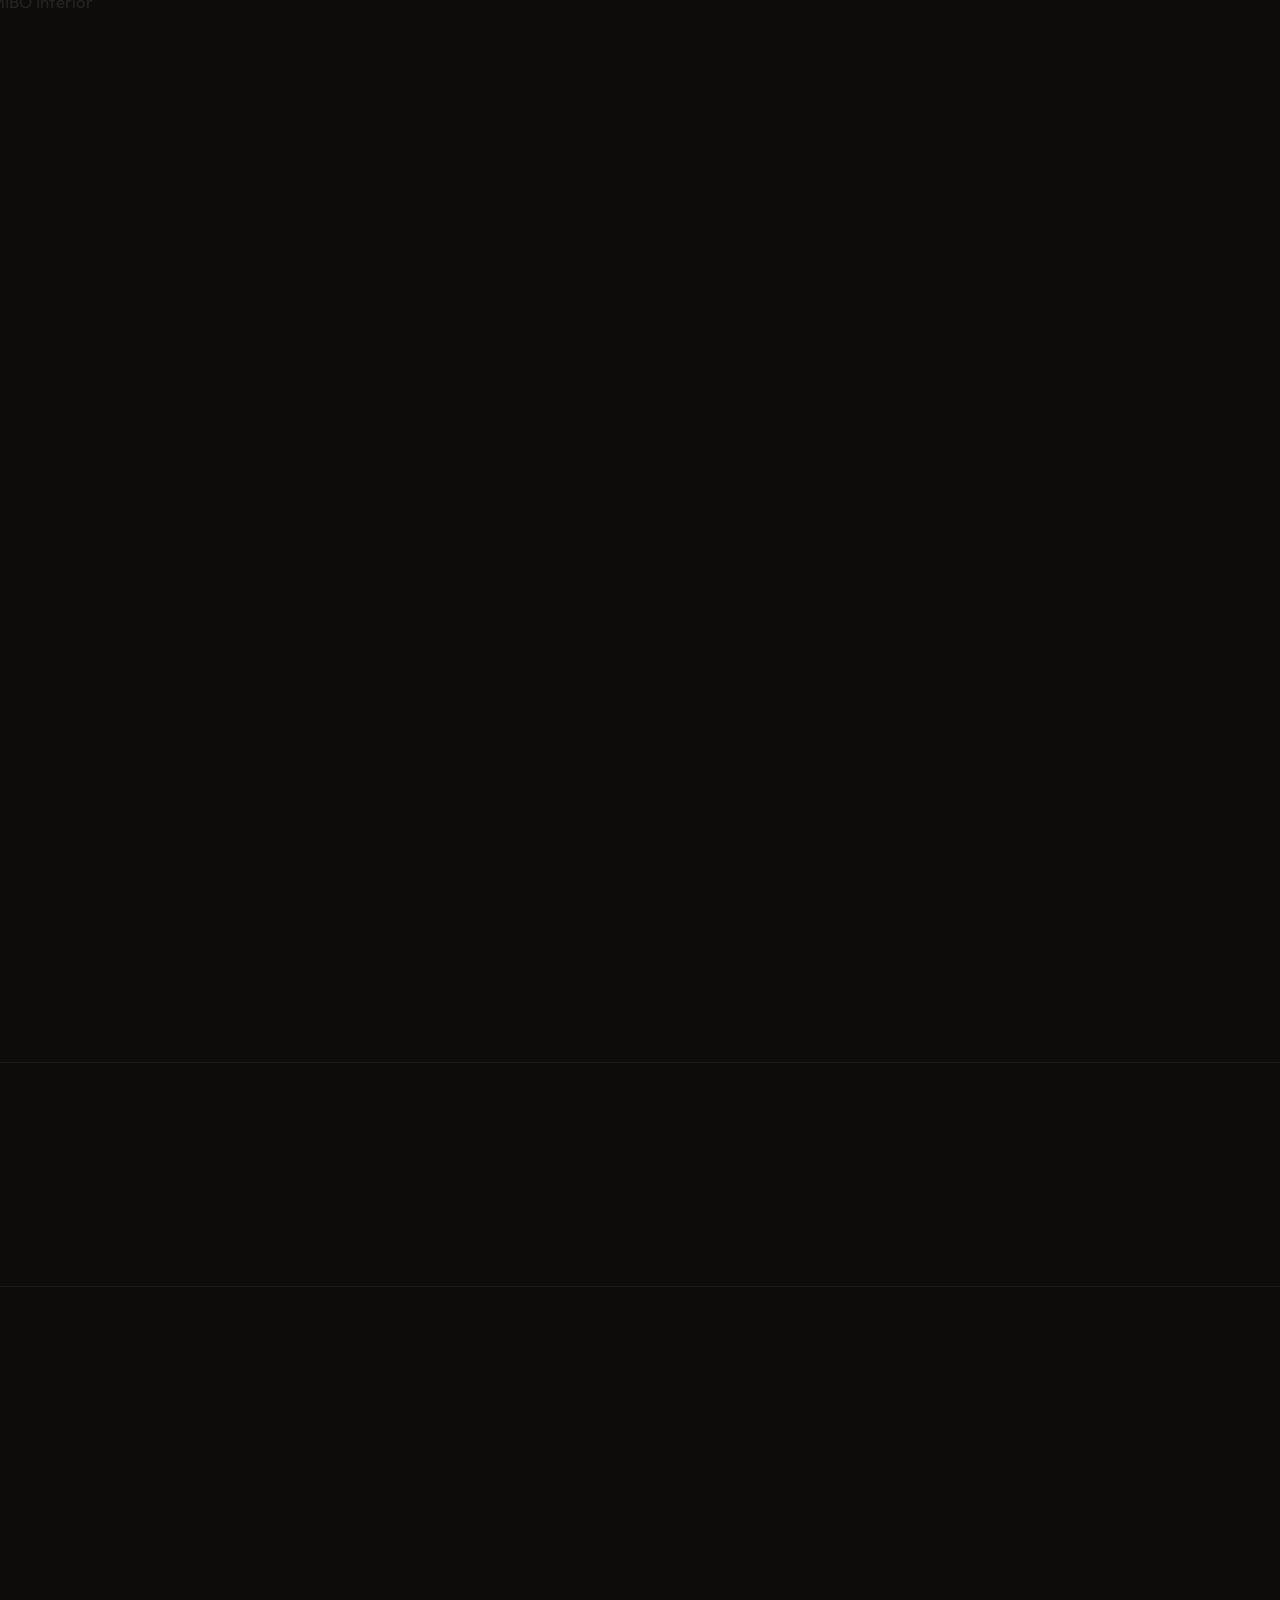
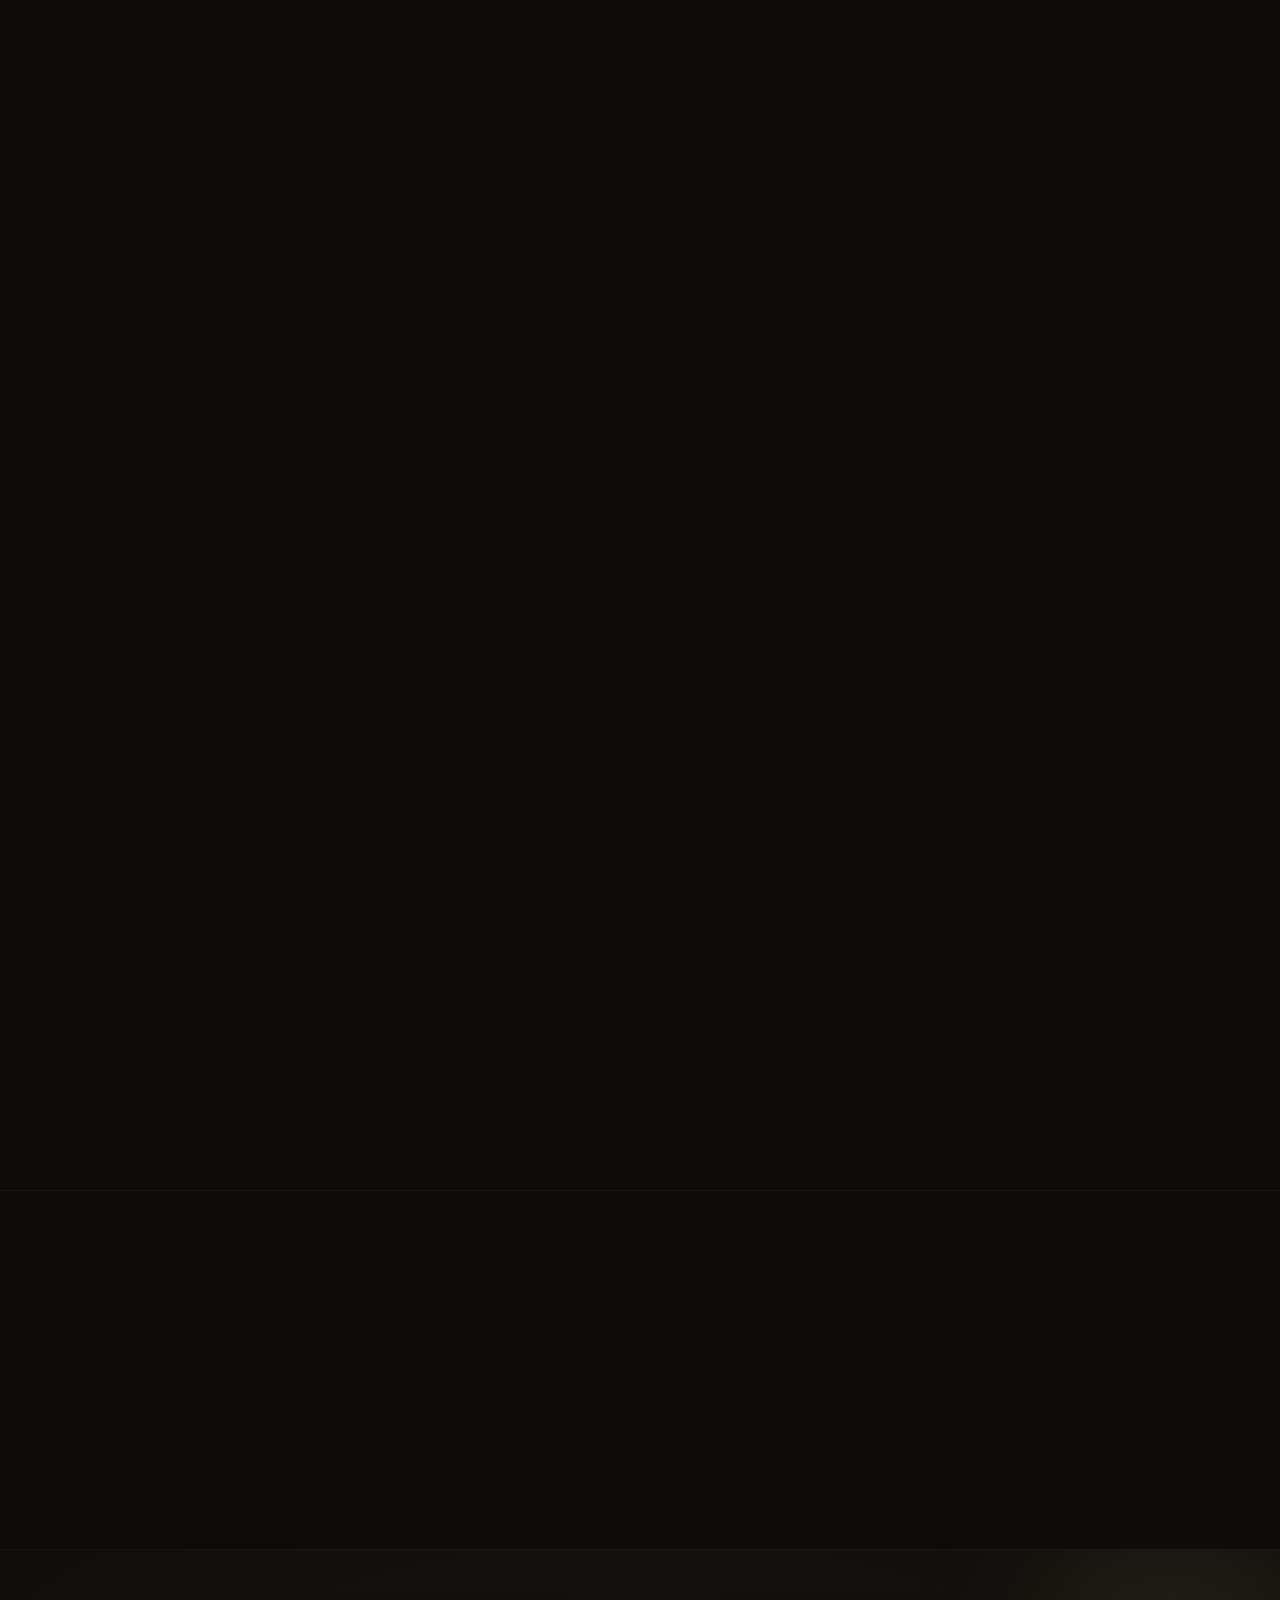
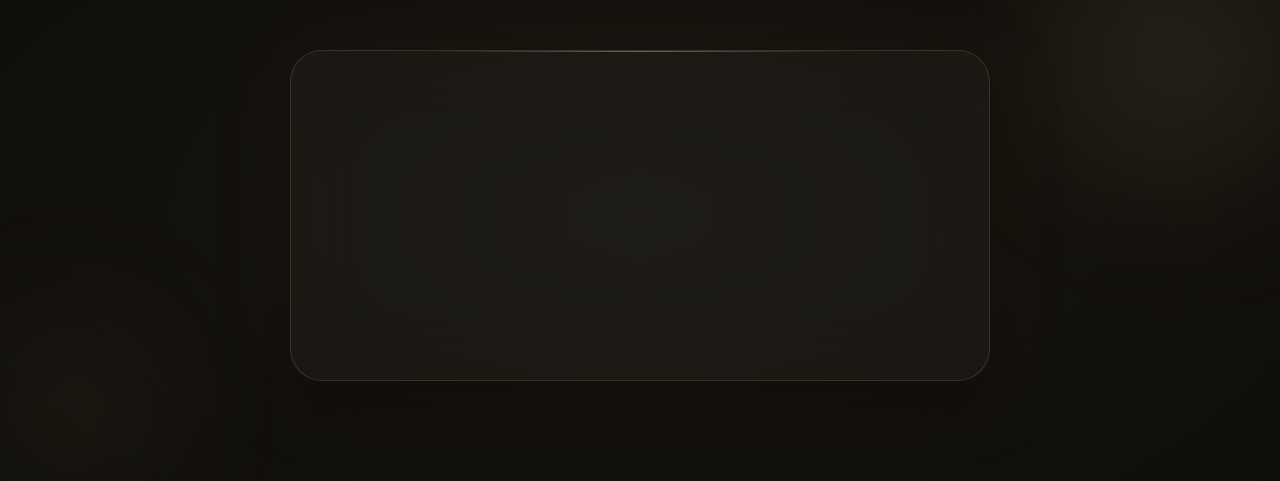
==== about.html @ 342ac51f "Add files via upload" ====
<!DOCTYPE html>
<html lang="en">
<head>
<meta charset="UTF-8">
<meta name="viewport" content="width=device-width, initial-scale=1.0, viewport-fit=cover">
<title>About — MIBO Home Interiors</title>
<meta name="description" content="MIBO: Mesmerizing Interiors, Bold Outcomes. Exclusively residential interior design across India. Learn our story, values, and team.">
<link rel="stylesheet" href="styles.css">
<link rel="preconnect" href="https://fonts.googleapis.com">
<link href="https://fonts.googleapis.com/css2?family=Cormorant+Garamond:ital,wght@0,300;0,400;0,500;0,600;1,300;1,400&family=Outfit:wght@200;300;400;500&display=swap" rel="stylesheet">
<script src="https://cdn.jsdelivr.net/npm/@supabase/supabase-js@2/dist/umd/supabase.min.js"></script>
<style>
/* About-page extras */
.about-hero-img{position:absolute;inset:0;overflow:hidden}
.about-hero-img img{width:100%;height:100%;object-fit:cover;opacity:.18;transform:scale(1.04);animation:hzoom 20s ease-in-out infinite alternate}
@keyframes hzoom{from{transform:scale(1.04)}to{transform:scale(1.1)}}
.about-hero-grad{position:absolute;inset:0;background:linear-gradient(to bottom,rgba(13,12,10,.4),rgba(13,12,10,.7))}
.timeline-section{padding:80px 52px;max-width:900px;margin:0 auto}
.tl-item{display:grid;grid-template-columns:80px 1fr;gap:28px;padding:28px 0;border-bottom:1px solid rgba(255,255,255,.04)}
.tl-item:last-child{border:none}
.tl-year{font-family:var(--display);font-size:1.8rem;font-weight:300;color:rgba(201,169,110,.4);line-height:1;padding-top:4px}
.tl-content h3{font-family:var(--display);font-size:1.35rem;font-weight:400;color:var(--cream);margin-bottom:8px}
.tl-content p{font-size:.92rem;font-weight:300;line-height:1.8;color:var(--dim)}
.team-grid{display:grid;grid-template-columns:repeat(3,1fr);gap:20px;max-width:1000px;margin:0 auto}
.team-card{background:var(--glass);border:1px solid var(--glass-border);border-radius:var(--r-md);overflow:hidden;text-align:center;transition:all .4s var(--ease)}
.team-card:hover{transform:translateY(-6px);border-color:rgba(201,169,110,.3)}
.team-photo{aspect-ratio:1;background:linear-gradient(135deg,var(--dark3),var(--dark4));display:flex;align-items:center;justify-content:center;font-family:var(--display);font-size:4rem;font-weight:300;color:rgba(201,169,110,.2)}
.team-photo img{width:100%;height:100%;object-fit:cover}
.team-info{padding:20px 16px}
.team-name{font-family:var(--display);font-size:1.15rem;font-weight:400;color:var(--cream);margin-bottom:4px}
.team-role{font-size:.74rem;letter-spacing:.16em;text-transform:uppercase;color:var(--gold)}
.team-bio{font-size:.82rem;color:var(--dim);line-height:1.6;margin-top:8px}
.awards-strip{padding:60px 52px;border-top:1px solid rgba(201,169,110,.08);border-bottom:1px solid rgba(201,169,110,.08)}
.awards-inner{max-width:1000px;margin:0 auto;display:grid;grid-template-columns:repeat(4,1fr);gap:24px;text-align:center}
.award-icon{font-size:2rem;margin-bottom:10px}
.award-name{font-family:var(--display);font-size:1rem;font-weight:400;color:var(--cream);margin-bottom:4px}
.award-year{font-size:.72rem;color:var(--dim);letter-spacing:.1em;text-transform:uppercase}
.manifesto-big{max-width:800px;margin:0 auto;text-align:center;padding:100px 52px}
.manifesto-big blockquote{font-family:var(--display);font-size:clamp(1.6rem,3.5vw,2.5rem);font-weight:300;line-height:1.3;color:var(--cream);margin-bottom:24px}
.manifesto-big blockquote em{font-style:italic;color:var(--gold-l)}
.manifesto-big p{font-size:.98rem;font-weight:300;line-height:1.85;color:var(--dim)}
.difference-grid{display:grid;grid-template-columns:repeat(3,1fr);gap:20px;max-width:1100px;margin:0 auto;padding:0 52px 100px}
.diff-card{padding:32px 24px}
.diff-icon{font-size:1.8rem;margin-bottom:16px}
.diff-card h3{font-family:var(--display);font-size:1.3rem;font-weight:400;color:var(--cream);margin-bottom:10px}
.diff-card p{font-size:.88rem;font-weight:300;line-height:1.75;color:var(--dim)}
@media(max-width:1024px){.team-grid{grid-template-columns:repeat(2,1fr)}.awards-inner{grid-template-columns:repeat(2,1fr)}.difference-grid{grid-template-columns:1fr 1fr}}
@media(max-width:768px){.timeline-section,.manifesto-big,.awards-strip{padding:56px 20px}.team-grid,.difference-grid{grid-template-columns:1fr;padding:0 20px 60px}.awards-inner{grid-template-columns:1fr 1fr;gap:16px}.tl-item{grid-template-columns:60px 1fr;gap:16px}.tl-year{font-size:1.4rem}}
</style>
</head>
<body data-page="about">

<!-- NAV injected by shared.js -->

<!-- HERO -->
<section class="page-hero" style="min-height:60vh;text-align:left">
  <div class="about-hero-img">
    <img src="https://images.unsplash.com/photo-1618221195710-dd6b41faaea6?w=1800&q=85" alt="MIBO Interior">
  </div>
  <div class="about-hero-grad"></div>
  <div class="page-hero-content">
    <span class="page-tag rev">Our Story</span>
    <h1 class="page-title rev d1">Where design<br>meets <em>devotion</em><br>to homes.</h1>
  </div>
</section>

<!-- MANIFESTO -->
<div class="manifesto-big">
  <span class="section-eye rev">Our Belief</span>
  <blockquote class="rev d1">"A home is not just a structure.<br><em>It is the architecture of your soul."</em></blockquote>
  <p class="rev d2">At MIBO, we started with a single conviction: that the spaces people return to each day should reflect the most beautiful version of their lives. We are not a mass-market interior firm. We are a team of home devotees — designers, craftspeople, and material obsessives — united by a belief that every home deserves to be extraordinary.</p>
  <p class="rev d3" style="margin-top:16px">We work <strong style="color:var(--cream)">exclusively on residential projects</strong>. This focus is not a limitation. It is our greatest strength.</p>
</div>

<!-- STATS -->
<div class="stats-bar">
  <div class="stats-inner">
    <div class="rev d1"><div class="stat-big">250+</div><div class="stat-lbl">Homes Designed</div></div>
    <div class="rev d2"><div class="stat-big">12+</div><div class="stat-lbl">Years of Craft</div></div>
    <div class="rev d3"><div class="stat-big">98%</div><div class="stat-lbl">Client Satisfaction</div></div>
    <div class="rev d4"><div class="stat-big">6</div><div class="stat-lbl">Core Services</div></div>
  </div>
</div>

<!-- WHAT MAKES US DIFFERENT -->
<section style="padding:80px 0 40px">
  <div class="section-head" style="padding:0 52px">
    <span class="section-eye rev">What Sets Us Apart</span>
    <h2 class="section-title rev d1">The MIBO <em>difference</em></h2>
  </div>
  <div class="difference-grid">
    <div class="diff-card glass rev d1">
      <div class="diff-icon">🏠</div>
      <h3>Homes Only, Always</h3>
      <p>We serve residential clients exclusively. Every tool, every system, every team member — built around understanding how families actually live. Not a side project. Your home is our entire focus.</p>
    </div>
    <div class="diff-card glass rev d2">
      <div class="diff-icon">✦</div>
      <h3>Material Honesty</h3>
      <p>We specify materials we would use in our own homes. No value engineering at the expense of quality. No hidden markups. Just beautiful, durable, honest craftsmanship — and a transparent bill.</p>
    </div>
    <div class="diff-card glass rev d3">
      <div class="diff-icon">🎨</div>
      <h3>Design Courage</h3>
      <p>Great interiors require the courage to push beyond safe and predictable. We bring ideas you haven't considered, and then we make them undeniably right. Your home should surprise and delight you.</p>
    </div>
    <div class="diff-card glass rev d4">
      <div class="diff-icon">🤝</div>
      <h3>Turnkey Integrity</h3>
      <p>From first sketch to final polish, we own the entire process. No finger-pointing between contractors. No scheduling chaos. Just seamless, on-time delivery and a stunning result.</p>
    </div>
    <div class="diff-card glass rev d5">
      <div class="diff-icon">⏳</div>
      <h3>Designed to Last</h3>
      <p>Trends fade. We design for permanence — grounded in timeless principles of proportion, material, texture, and light. A MIBO home looks as beautiful in 20 years as the day we handed it over.</p>
    </div>
    <div class="diff-card glass rev d6">
      <div class="diff-icon">🌱</div>
      <h3>Responsible Choices</h3>
      <p>Where possible, we recommend eco-friendly materials, low-VOC paints, and sustainably sourced finishes. Beautiful homes and responsible living are not in conflict — we prove it with every project.</p>
    </div>
  </div>
</section>

<!-- OUR STORY / TIMELINE -->
<section class="timeline-section">
  <div class="section-head" style="text-align:left;margin-bottom:48px">
    <span class="section-eye rev">Our Journey</span>
    <h2 class="section-title rev d1">Built one home <em>at a time</em></h2>
  </div>
  <div class="tl-item rev d1">
    <div class="tl-year">2012</div>
    <div class="tl-content">
      <h3>The First Project</h3>
      <p>MIBO began as a small interior consultancy in Patna, Bihar, with a single belief: that homes in Tier 2 and Tier 3 India deserved world-class design. Our first project — a 1,200 sq ft apartment — became our proof of concept.</p>
    </div>
  </div>
  <div class="tl-item rev d2">
    <div class="tl-year">2015</div>
    <div class="tl-content">
      <h3>MIBOGypsum is Born</h3>
      <p>We realised that beautiful interiors required beautiful structures. We launched our in-house drywall and gypsum division, giving us complete control over walls, ceilings, and partitions — end to end.</p>
    </div>
  </div>
  <div class="tl-item rev d3">
    <div class="tl-year">2018</div>
    <div class="tl-content">
      <h3>Tiles & Material Studio</h3>
      <p>We expanded into curated material sourcing — ceramic, porcelain, natural stone, and glass tile collections — allowing clients to touch and choose their surfaces at our studio before a single tile was laid.</p>
    </div>
  </div>
  <div class="tl-item rev d4">
    <div class="tl-year">2020</div>
    <div class="tl-content">
      <h3>Going All-India</h3>
      <p>We extended our site visit model nationally. With remote consultation slots every Friday and Saturday, MIBO now serves homes across India — from Mumbai penthouses to Bangalore villas to new builds in Jharkhand.</p>
    </div>
  </div>
  <div class="tl-item rev d5">
    <div class="tl-year">2024</div>
    <div class="tl-content">
      <h3>250+ Homes Transformed</h3>
      <p>A decade of designing homes one story at a time. 250 completed projects. 12 states. Countless families who now wake up to spaces that feel exactly like themselves.</p>
    </div>
  </div>
  <div class="tl-item rev d6">
    <div class="tl-year">Today</div>
    <div class="tl-content">
      <h3>Still Growing, Still Residential</h3>
      <p>We remain resolutely residential. Every new service, every new city — always for the home. Because home is the most important design project any of us will ever live in.</p>
    </div>
  </div>
</section>

<!-- TEAM -->
<section style="padding:80px 52px">
  <div class="section-head">
    <span class="section-eye rev">The People</span>
    <h2 class="section-title rev d1">Designed by humans,<br><em>for the homes they love</em></h2>
  </div>
  <div class="team-grid">
    <div class="team-card rev d1">
      <div class="team-photo">
        <img src="https://images.unsplash.com/photo-1560250097-0b93528c311a?w=400&q=80" alt="Ayman Haidry" loading="lazy">
      </div>
      <div class="team-info">
        <div class="team-name">Ayman Haidry</div>
        <div class="team-role">Founder & Creative Director</div>
        <div class="team-bio">12 years designing homes across India. Ayman believes that interior design is the most personal form of architecture — and that every home deserves to tell its own story.</div>
      </div>
    </div>
    <div class="team-card rev d2">
      <div class="team-photo" style="background:linear-gradient(135deg,#1e1b16,#2a2520)">
        <img src="https://images.unsplash.com/photo-1573497019940-1c28c88b4f3e?w=400&q=80" alt="Lead Designer" loading="lazy">
      </div>
      <div class="team-info">
        <div class="team-name">Priya Verma</div>
        <div class="team-role">Senior Interior Designer</div>
        <div class="team-bio">Specialising in residential kitchens and bathrooms, Priya combines an engineer's eye for functionality with a painter's sensitivity to colour and light.</div>
      </div>
    </div>
    <div class="team-card rev d3">
      <div class="team-photo" style="background:linear-gradient(135deg,#1a1710,#252015)">
        <img src="https://images.unsplash.com/photo-1507003211169-0a1dd7228f2d?w=400&q=80" alt="Gypsum Head" loading="lazy">
      </div>
      <div class="team-info">
        <div class="team-name">Rajesh Kumar</div>
        <div class="team-role">Head of MIBOGypsum</div>
        <div class="team-bio">With over 15 years in structural finishes, Rajesh leads our drywall and false ceiling division. If a surface can be built better, Rajesh already knows how.</div>
      </div>
    </div>
  </div>
</section>

<!-- AWARDS -->
<div class="awards-strip">
  <div class="section-head" style="margin-bottom:40px"><span class="section-eye rev">Recognition</span><h2 class="section-title rev d1">Honoured for our <em>craft</em></h2></div>
  <div class="awards-inner">
    <div class="rev d1"><div class="award-icon">🏆</div><div class="award-name">Best Residential Design</div><div class="award-year">Bihar Design Awards · 2023</div></div>
    <div class="rev d2"><div class="award-icon">⭐</div><div class="award-name">Top Interior Studio</div><div class="award-year">Home & Design India · 2022</div></div>
    <div class="rev d3"><div class="award-icon">🌿</div><div class="award-name">Sustainable Design Commendation</div><div class="award-year">Green Build India · 2021</div></div>
    <div class="rev d4"><div class="award-icon">✦</div><div class="award-name">Client Choice Award</div><div class="award-year">Design India Network · 2020</div></div>
  </div>
</div>

<!-- FINAL CTA -->
<section class="cta-section">
  <div class="cta-bg-el"><div class="cta-o1"></div><div class="cta-o2"></div></div>
  <div class="cta-glass">
    <h2 class="rev">Ready to meet your design team?</h2>
    <p class="rev d1">Let's talk about your home and what it could become. No pressure. Just possibility.</p>
    <div class="rev d2" style="display:flex;gap:12px;justify-content:center;flex-wrap:wrap">
      <a href="book.html" class="btn btn-gold lg">Book Site Visit</a>
      <a href="contact.html" class="btn btn-ghost">Get in Touch</a>
    </div>
  </div>
</section>

<!-- FOOTER injected by shared.js -->
<script src="shared.js"></script>
</body>
</html>
---- styles.css ----
/* ═══════════════════════════════════════════════════
   MIBO — Master Stylesheet v3.0
   Liquid Glass · Residential Only · Mobile-First
═══════════════════════════════════════════════════ */
@import url('https://fonts.googleapis.com/css2?family=Cormorant+Garamond:ital,wght@0,300;0,400;0,500;0,600;1,300;1,400&family=Outfit:wght@200;300;400;500&display=swap');

:root {
  --gold:#c9a96e; --gold-l:#e8c98a; --gold-d:#9a7a4a;
  --cream:#f5f0e8; --dark:#0d0c0a; --dark2:#141210; --dark3:#1e1b16; --dark4:#2a2520;
  --text:#e8e0d0; --dim:#a09080; --dimmer:#6a5f50;
  --glass:rgba(255,255,255,0.04);
  --glass-border:rgba(201,169,110,0.15);
  --glass-shadow:0 8px 60px rgba(0,0,0,.6),0 1px 0 rgba(255,255,255,.06) inset;
  --display:'Cormorant Garamond',serif;
  --body:'Outfit',sans-serif;
  --ease:cubic-bezier(0.16,1,0.3,1);
  --r-sm:12px; --r-md:20px; --r-lg:28px; --r-xl:36px;
}

/* ── RESET ── */
*,*::before,*::after{box-sizing:border-box;margin:0;padding:0}
html{scroll-behavior:smooth;-webkit-text-size-adjust:100%}
body{font-family:var(--body);background:var(--dark);color:var(--text);overflow-x:hidden;cursor:none;line-height:1.6}
a{color:inherit;text-decoration:none}
img{max-width:100%;display:block;height:auto}
button,input,select,textarea{font-family:var(--body)}
button{cursor:none}

/* ── CURSOR (desktop only) ── */
@media(pointer:fine){
  .cursor{width:10px;height:10px;background:var(--gold);border-radius:50%;position:fixed;top:0;left:0;pointer-events:none;z-index:9999;transform:translate(-50%,-50%);transition:width .2s,height .2s;mix-blend-mode:difference}
  .cursor-trail{width:36px;height:36px;border:1px solid rgba(201,169,110,.4);border-radius:50%;position:fixed;top:0;left:0;pointer-events:none;z-index:9998;transform:translate(-50%,-50%);transition:transform .1s var(--ease)}
  .cursor.hov{width:18px;height:18px}
  .cursor-trail.hov{width:56px;height:56px;border-color:var(--gold)}
}
@media(pointer:coarse){body{cursor:auto}.cursor,.cursor-trail{display:none}}

/* ── GLASS PANEL ── */
.glass{background:var(--glass);backdrop-filter:blur(24px) saturate(1.4);-webkit-backdrop-filter:blur(24px) saturate(1.4);border:1px solid var(--glass-border);border-radius:var(--r-md);box-shadow:var(--glass-shadow);position:relative;overflow:hidden}
.glass::before{content:'';position:absolute;inset:0;background:linear-gradient(135deg,rgba(255,255,255,.06) 0%,transparent 60%);border-radius:inherit;pointer-events:none}

/* ── REVEAL ANIMATIONS ── */
.rev{opacity:0;transform:translateY(32px);transition:opacity .85s var(--ease),transform .85s var(--ease)}
.rev.in{opacity:1;transform:none}
.rev-r{opacity:0;transform:translateX(48px);transition:opacity .85s var(--ease),transform .85s var(--ease)}
.rev-r.in{opacity:1;transform:none}
.rev-l{opacity:0;transform:translateX(-48px);transition:opacity .85s var(--ease),transform .85s var(--ease)}
.rev-l.in{opacity:1;transform:none}
.d1{transition-delay:.08s}.d2{transition-delay:.18s}.d3{transition-delay:.3s}
.d4{transition-delay:.44s}.d5{transition-delay:.6s}.d6{transition-delay:.78s}

/* ── TYPOGRAPHY ── */
.eyebrow{display:inline-block;font-size:.72rem;font-weight:400;letter-spacing:.26em;text-transform:uppercase;color:var(--gold);background:rgba(201,169,110,.08);border:1px solid rgba(201,169,110,.2);padding:5px 18px;border-radius:100px;margin-bottom:20px}
.section-eye{display:block;font-size:.72rem;letter-spacing:.22em;text-transform:uppercase;color:var(--gold);margin-bottom:14px}
.section-title{font-family:var(--display);font-weight:300;font-size:clamp(2rem,4vw,3.4rem);line-height:1.1;color:var(--cream)}
.section-title em{font-style:italic;color:var(--gold-l)}
.section-head{text-align:center;margin-bottom:56px}

/* ── BUTTONS ── */
.btn{display:inline-flex;align-items:center;gap:8px;padding:14px 34px;border-radius:100px;font-family:var(--body);font-weight:500;font-size:.88rem;letter-spacing:.1em;text-transform:uppercase;border:none;cursor:none;transition:all .35s var(--ease)}
.btn-gold{background:var(--gold);color:var(--dark);box-shadow:0 0 0 rgba(201,169,110,0)}
.btn-gold:hover{transform:translateY(-3px) scale(1.02);box-shadow:0 12px 40px rgba(201,169,110,.45)}
.btn-gold.lg{padding:18px 52px;font-size:.95rem}
.btn-ghost{background:transparent;color:var(--text);border:1px solid rgba(255,255,255,.15)}
.btn-ghost:hover{border-color:var(--gold);color:var(--gold);background:rgba(201,169,110,.06)}
.btn-sm{padding:10px 22px;font-size:.8rem}

/* ── NAV ── */
.nav{position:fixed;top:0;left:0;right:0;z-index:1000;display:flex;align-items:center;justify-content:space-between;padding:20px 48px;transition:all .5s var(--ease)}
.nav.solid{background:rgba(13,12,10,.9);backdrop-filter:blur(32px);-webkit-backdrop-filter:blur(32px);border-bottom:1px solid var(--glass-border);padding:13px 48px}
.nav-logo{font-family:var(--display);font-size:1.9rem;font-weight:400;letter-spacing:.05em}
.logo-m{color:var(--gold)}.logo-i{color:var(--cream)}
.nav-links{display:flex;align-items:center;gap:32px}
.nav-links a{font-size:.84rem;font-weight:300;letter-spacing:.08em;color:var(--dim);transition:color .3s;position:relative}
.nav-links a::after{content:'';position:absolute;bottom:-3px;left:0;width:0;height:1px;background:var(--gold);transition:width .3s var(--ease)}
.nav-links a:hover,.nav-links a.active{color:var(--cream)}
.nav-links a:hover::after,.nav-links a.active::after{width:100%}
.nav-right{display:flex;align-items:center;gap:16px}
.nav-cta{font-size:.8rem;font-weight:500;letter-spacing:.1em;text-transform:uppercase;color:var(--gold);border:1px solid rgba(201,169,110,.35);padding:9px 24px;border-radius:100px;transition:all .3s;white-space:nowrap}
.nav-cta:hover{background:var(--gold);color:var(--dark)}
.nav-burger{display:none;flex-direction:column;gap:5px;background:none;border:none;padding:6px}
.nav-burger span{display:block;width:22px;height:1px;background:var(--cream);transition:all .3s}
.nav-burger.open span:first-child{transform:rotate(45deg) translate(4px,4px)}
.nav-burger.open span:last-child{transform:rotate(-45deg) translate(4px,-4px)}
.mobile-nav{position:fixed;inset:0;z-index:950;background:rgba(13,12,10,.97);backdrop-filter:blur(40px);display:flex;flex-direction:column;align-items:center;justify-content:center;gap:28px;transform:translateY(-100%);transition:transform .5s var(--ease)}
.mobile-nav.open{transform:none}
.mobile-nav a{font-family:var(--display);font-size:2.4rem;font-weight:300;color:var(--cream);transition:color .3s}
.mobile-nav a:hover{color:var(--gold)}
.mobile-cta-btn{margin-top:12px;font-family:var(--body)!important;font-size:.9rem!important;color:var(--gold)!important;border:1px solid var(--gold);padding:12px 30px;border-radius:100px}

/* ── ORB BACKGROUNDS ── */
.orbs{position:absolute;inset:0;pointer-events:none;overflow:hidden}
.orb{position:absolute;border-radius:50%;filter:blur(80px);animation:orb-f 14s ease-in-out infinite}
@keyframes orb-f{0%,100%{transform:translate(0,0) scale(1)}33%{transform:translate(28px,-36px) scale(1.05)}66%{transform:translate(-18px,18px) scale(.96)}}
.grain{position:absolute;inset:0;opacity:.32;pointer-events:none;background-image:url("data:image/svg+xml,%3Csvg viewBox='0 0 256 256' xmlns='http://www.w3.org/2000/svg'%3E%3Cfilter id='n'%3E%3CfeTurbulence type='fractalNoise' baseFrequency='.9' numOctaves='4' stitchTiles='stitch'/%3E%3C/filter%3E%3Crect width='100%25' height='100%25' filter='url(%23n)' opacity='.4'/%3E%3C/svg%3E");background-size:128px}

/* ── HERO ── */
.hero{min-height:100vh;display:flex;align-items:center;justify-content:center;position:relative;overflow:hidden;padding:140px 48px 100px;text-align:center}
.hero-bg{position:absolute;inset:0;background:radial-gradient(ellipse 80% 70% at 50% 0%,#1a1408,var(--dark) 70%)}
.hero-content{position:relative;z-index:2;max-width:800px}
.hero-title{font-family:var(--display);font-weight:300;font-size:clamp(3rem,8vw,6.8rem);line-height:.97;color:var(--cream);margin-bottom:28px;letter-spacing:-.02em}
.hero-title span{display:block}
.hero-title .ital{font-style:italic;color:var(--gold-l)}
.hero-sub{font-size:1.08rem;font-weight:300;line-height:1.75;color:var(--dim);max-width:560px;margin:0 auto 44px}
.hero-actions{display:flex;gap:14px;justify-content:center;flex-wrap:wrap}
.hero-scroll{position:absolute;bottom:36px;left:50%;transform:translateX(-50%);display:flex;flex-direction:column;align-items:center;gap:8px;opacity:0;animation:fade-in 1s 1.6s forwards}
@keyframes fade-in{to{opacity:.4}}
.scroll-line{width:1px;height:44px;background:linear-gradient(to bottom,transparent,var(--gold));animation:pulse-s 2s ease-in-out infinite}
@keyframes pulse-s{0%,100%{opacity:.4}50%{opacity:1}}
.scroll-txt{font-size:.6rem;letter-spacing:.22em;text-transform:uppercase;color:var(--dimmer)}
.hero-float{position:absolute;right:72px;top:50%;transform:translateY(-50%) translateX(72px);opacity:0;transition:all .9s .6s var(--ease)}
.hero-float.in{opacity:1;transform:translateY(-50%) translateX(0)}
.hero-float-inner{background:rgba(255,255,255,.04);backdrop-filter:blur(30px);border:1px solid rgba(201,169,110,.22);border-radius:24px;padding:32px 28px;display:flex;flex-direction:column;gap:20px;min-width:200px;box-shadow:0 20px 60px rgba(0,0,0,.5)}
.float-stat{display:flex;flex-direction:column;gap:4px}
.float-num{font-family:var(--display);font-size:2.8rem;font-weight:300;color:var(--gold-l);line-height:1}
.float-lbl{font-size:.76rem;color:var(--dimmer);letter-spacing:.05em}
.float-div{height:1px;background:linear-gradient(to right,transparent,rgba(201,169,110,.35),transparent)}

/* ── MANIFESTO ── */
.manifesto{padding:120px 48px;position:relative;text-align:center}
.manifesto::before{content:'';position:absolute;inset:0;background:linear-gradient(to bottom,transparent,rgba(201,169,110,.03),transparent)}
.manifesto-inner{max-width:800px;margin:0 auto}
.man-tag{font-size:.7rem;letter-spacing:.24em;text-transform:uppercase;color:var(--gold);display:block;margin-bottom:28px}
.man-quote{font-family:var(--display);font-size:clamp(1.7rem,3.5vw,2.7rem);font-weight:300;line-height:1.3;color:var(--cream);margin-bottom:28px}
.man-quote em{font-style:italic;color:var(--gold-l)}
.man-body{font-size:1rem;font-weight:300;line-height:1.85;color:var(--dim)}

/* ── SERVICES GRID ── */
.services-preview{padding:80px 48px 120px}
.svc-grid{display:grid;grid-template-columns:repeat(3,1fr);gap:18px;max-width:1200px;margin:0 auto}
.svc-card{padding:34px 26px;cursor:none;transition:all .4s var(--ease)}
.svc-card:hover{transform:translateY(-8px);border-color:rgba(201,169,110,.38);box-shadow:0 24px 80px rgba(0,0,0,.7),0 0 40px rgba(201,169,110,.1)}
.svc-icon{width:48px;height:48px;color:var(--gold);margin-bottom:20px;transition:transform .3s var(--ease)}
.svc-card:hover .svc-icon{transform:scale(1.1) rotate(-5deg)}
.svc-card h3{font-family:var(--display);font-size:1.4rem;font-weight:400;color:var(--cream);margin-bottom:10px}
.svc-card p{font-size:.88rem;font-weight:300;line-height:1.72;color:var(--dim);margin-bottom:22px}
.svc-arr{font-size:1rem;color:var(--gold);transition:transform .3s}
.svc-card:hover .svc-arr{transform:translateX(6px)}

/* ── FUNNEL STRIP ── */
.funnel{padding:0 48px 100px}
.funnel-inner{max-width:1100px;margin:0 auto}
.funnel-grid{display:grid;grid-template-columns:repeat(3,1fr);gap:2px;background:rgba(201,169,110,.1);border-radius:var(--r-lg);overflow:hidden;margin-top:48px}
.funnel-step{background:var(--dark);padding:40px 32px;transition:background .3s}
.funnel-step:first-child{border-radius:var(--r-lg) 0 0 var(--r-lg)}
.funnel-step:last-child{border-radius:0 var(--r-lg) var(--r-lg) 0}
.funnel-step:hover{background:var(--dark2)}
.f-num{font-family:var(--display);font-size:3.5rem;font-weight:300;color:rgba(201,169,110,.2);line-height:1;margin-bottom:14px}
.funnel-step h3{font-family:var(--display);font-size:1.3rem;font-weight:400;color:var(--cream);margin-bottom:10px}
.funnel-step p{font-size:.88rem;font-weight:300;line-height:1.72;color:var(--dim)}
.funnel-cta{text-align:center;margin-top:44px}

/* ── PRICING STRIP ── */
.pricing-strip{padding:60px 48px;border-top:1px solid rgba(201,169,110,.08);border-bottom:1px solid rgba(201,169,110,.08)}
.pricing-inner{max-width:900px;margin:0 auto}
.pricing-grid{display:grid;grid-template-columns:1fr 1fr;gap:20px;margin-top:40px}
.price-card{padding:36px 30px;text-align:center;transition:all .4s var(--ease)}
.price-card:hover{transform:translateY(-6px);border-color:rgba(201,169,110,.35)}
.price-badge{display:inline-block;font-size:.68rem;letter-spacing:.2em;text-transform:uppercase;color:var(--gold);background:rgba(201,169,110,.1);border:1px solid rgba(201,169,110,.2);padding:4px 14px;border-radius:100px;margin-bottom:16px}
.price-zone{font-family:var(--display);font-size:1.3rem;font-weight:400;color:var(--cream);margin-bottom:6px}
.price-cities{font-size:.82rem;color:var(--dim);margin-bottom:20px}
.price-amount{font-family:var(--display);font-size:3rem;font-weight:300;color:var(--gold-l);line-height:1;margin-bottom:6px}
.price-currency{font-size:1.2rem;vertical-align:super;margin-right:2px}
.price-note{font-size:.78rem;color:var(--dimmer);margin-bottom:20px}
.price-features{list-style:none;display:flex;flex-direction:column;gap:8px}
.price-features li{font-size:.84rem;color:var(--dim);display:flex;align-items:center;gap:8px;text-align:left}
.price-features li::before{content:'';width:16px;height:1px;background:var(--gold);flex-shrink:0}

/* ── PROCESS ── */
.process-section{padding:120px 48px;position:relative;overflow:hidden}
.process-bg{position:absolute;inset:0;background:radial-gradient(ellipse 60% 80% at 50% 50%,rgba(201,169,110,.04),transparent)}
.process-steps{max-width:900px;margin:0 auto;display:flex;flex-direction:column;position:relative;z-index:2}
.proc-step{display:grid;grid-template-columns:80px 1fr;gap:28px;align-items:start;padding:28px 0}
.proc-conn{width:1px;height:36px;background:linear-gradient(to bottom,rgba(201,169,110,.3),rgba(201,169,110,.05));margin-left:39px}
.proc-num{width:56px;height:56px;background:rgba(255,255,255,.04);backdrop-filter:blur(20px);border:1px solid rgba(201,169,110,.22);border-radius:14px;display:flex;align-items:center;justify-content:center;font-family:var(--display);font-size:1.1rem;font-weight:300;color:var(--gold);transition:all .4s}
.proc-step:hover .proc-num{border-color:var(--gold);box-shadow:0 0 30px rgba(201,169,110,.25)}
.proc-step h3{font-family:var(--display);font-size:1.55rem;font-weight:400;color:var(--cream);margin-bottom:8px}
.proc-step p{font-size:.92rem;font-weight:300;line-height:1.75;color:var(--dim)}

/* ── GALLERY ── */
.gallery-section{padding:60px 48px 120px}
.gallery-filter{display:flex;gap:8px;justify-content:center;margin-bottom:44px;flex-wrap:wrap}
.filt-btn{background:transparent;border:1px solid rgba(255,255,255,.1);color:var(--dim);font-family:var(--body);font-size:.78rem;letter-spacing:.1em;text-transform:uppercase;padding:8px 22px;border-radius:100px;cursor:none;transition:all .3s}
.filt-btn:hover,.filt-btn.active{border-color:var(--gold);color:var(--gold);background:rgba(201,169,110,.08)}
.gallery-grid{columns:3;column-gap:14px;max-width:1300px;margin:0 auto}
.gal-item{break-inside:avoid;margin-bottom:14px;border-radius:14px;overflow:hidden;cursor:none;position:relative;opacity:0;transform:translateY(16px);transition:opacity .6s var(--ease),transform .6s var(--ease)}
.gal-item.in{opacity:1;transform:none}
.gal-item img{width:100%;display:block;transition:transform .6s var(--ease),filter .4s;filter:brightness(.85)}
.gal-item:hover img{transform:scale(1.05);filter:brightness(1)}
.gal-overlay{position:absolute;inset:0;background:linear-gradient(to top,rgba(0,0,0,.78),transparent 55%);display:flex;align-items:flex-end;padding:22px;opacity:0;transition:opacity .4s}
.gal-item:hover .gal-overlay{opacity:1}
.gal-label-tag{font-size:.65rem;letter-spacing:.22em;text-transform:uppercase;color:var(--gold);margin-bottom:3px}
.gal-label-name{font-family:var(--display);font-size:1.1rem;font-weight:300;color:var(--cream);transform:translateY(8px);transition:transform .4s var(--ease)}
.gal-item:hover .gal-label-name{transform:none}

/* ── LIGHTBOX ── */
.lightbox{position:fixed;inset:0;z-index:8000;background:rgba(0,0,0,.94);backdrop-filter:blur(20px);display:flex;align-items:center;justify-content:center;opacity:0;pointer-events:none;transition:opacity .4s}
.lightbox.open{opacity:1;pointer-events:all}
.lb-inner{max-width:900px;width:90%;background:var(--dark3);border:1px solid var(--glass-border);border-radius:var(--r-lg);overflow:hidden;transform:scale(.9);transition:transform .4s var(--ease)}
.lightbox.open .lb-inner{transform:none}
.lb-img{width:100%;aspect-ratio:16/9;overflow:hidden}
.lb-img img{width:100%;height:100%;object-fit:cover}
.lb-info{padding:24px 28px}
.lb-info h3{font-family:var(--display);font-size:1.5rem;font-weight:300;color:var(--cream);margin-bottom:6px}
.lb-info p{font-size:.88rem;color:var(--dim)}
.lb-close{position:fixed;top:28px;right:36px;background:rgba(255,255,255,.08);border:1px solid rgba(255,255,255,.12);color:var(--cream);width:44px;height:44px;border-radius:50%;font-size:1.1rem;display:flex;align-items:center;justify-content:center;cursor:none;transition:all .3s}
.lb-close:hover{background:rgba(201,169,110,.2);border-color:var(--gold)}
.lb-nav{position:fixed;top:50%;transform:translateY(-50%);background:rgba(255,255,255,.06);border:1px solid rgba(255,255,255,.12);color:var(--text);width:48px;height:48px;border-radius:50%;display:flex;align-items:center;justify-content:center;cursor:none;transition:all .3s;font-size:1rem}
.lb-nav:hover{background:rgba(201,169,110,.15);border-color:var(--gold);color:var(--gold)}
.lb-prev{left:20px}.lb-next{right:20px}

/* ── TESTIMONIALS ── */
.testimonials{padding:100px 48px;overflow:hidden}
.testi-track{display:grid;grid-template-columns:repeat(3,1fr);gap:22px;max-width:1100px;margin:0 auto 28px}
.testi-card{padding:36px 28px}
.testi-stars{color:var(--gold);font-size:.88rem;letter-spacing:.1em;margin-bottom:18px}
.testi-text{font-family:var(--display);font-size:1.05rem;font-weight:300;font-style:italic;line-height:1.72;color:var(--text);margin-bottom:24px}
.testi-author{display:flex;align-items:center;gap:12px}
.testi-av{width:40px;height:40px;background:linear-gradient(135deg,var(--gold-d),var(--gold));border-radius:50%;display:flex;align-items:center;justify-content:center;font-family:var(--display);font-size:1.05rem;color:var(--dark);font-weight:500}
.testi-author strong{display:block;font-size:.88rem;font-weight:400;color:var(--cream)}
.testi-author span{font-size:.76rem;color:var(--dimmer)}
.testi-dots{display:flex;gap:7px;justify-content:center}
.dot{width:6px;height:6px;border-radius:50%;background:var(--dark4);border:1px solid rgba(201,169,110,.3);cursor:none;transition:all .3s}
.dot.active{background:var(--gold);width:22px;border-radius:3px}

/* ── CTA BANNER ── */
.cta-section{padding:100px 48px;position:relative;overflow:hidden}
.cta-bg-el{position:absolute;inset:0;background:radial-gradient(ellipse 80% 100% at 50% 50%,rgba(201,169,110,.06),transparent)}
.cta-o1{position:absolute;width:400px;height:400px;background:radial-gradient(circle,rgba(201,169,110,.15),transparent 70%);border-radius:50%;filter:blur(60px);top:-100px;right:-100px}
.cta-o2{position:absolute;width:300px;height:300px;background:radial-gradient(circle,rgba(201,169,110,.08),transparent 70%);border-radius:50%;filter:blur(60px);bottom:-80px;left:-80px}
.cta-glass{position:relative;z-index:2;max-width:700px;margin:0 auto;text-align:center;background:rgba(255,255,255,.03);backdrop-filter:blur(30px);border:1px solid rgba(201,169,110,.18);border-radius:32px;padding:70px 56px;box-shadow:0 0 80px rgba(201,169,110,.06),0 20px 60px rgba(0,0,0,.5)}
.cta-glass::before{content:'';position:absolute;top:0;left:20%;right:20%;height:1px;background:linear-gradient(to right,transparent,rgba(201,169,110,.5),transparent)}
.cta-glass h2{font-family:var(--display);font-size:clamp(1.8rem,3.5vw,2.8rem);font-weight:300;color:var(--cream);line-height:1.2;margin-bottom:14px}
.cta-glass p{font-size:.98rem;font-weight:300;color:var(--dim);margin-bottom:36px}

/* ── STATS BAR ── */
.stats-bar{padding:72px 48px;border-top:1px solid rgba(201,169,110,.08);border-bottom:1px solid rgba(201,169,110,.08)}
.stats-inner{max-width:1000px;margin:0 auto;display:grid;grid-template-columns:repeat(4,1fr);gap:32px;text-align:center}
.stat-big{font-family:var(--display);font-size:3.4rem;font-weight:300;color:var(--gold-l);line-height:1}
.stat-lbl{font-size:.76rem;letter-spacing:.16em;text-transform:uppercase;color:var(--dimmer);margin-top:6px}

/* ── FOOTER ── */
.footer{border-top:1px solid rgba(201,169,110,.1);padding:80px 48px 40px}
.footer-top{display:grid;grid-template-columns:1fr 2fr;gap:60px;margin-bottom:60px}
.footer-logo{font-family:var(--display);font-size:2rem;font-weight:400;margin-bottom:14px}
.footer-brand p{font-size:.88rem;font-weight:300;line-height:1.8;color:var(--dim);margin-bottom:22px}
.footer-brand em{color:var(--gold);font-style:italic}
.footer-soc{display:flex;gap:12px}
.footer-soc a{width:38px;height:38px;border:1px solid rgba(255,255,255,.1);border-radius:50%;display:flex;align-items:center;justify-content:center;color:var(--dim);transition:all .3s}
.footer-soc a:hover{border-color:var(--gold);color:var(--gold)}
.footer-soc svg{width:15px;height:15px}
.footer-links{display:grid;grid-template-columns:repeat(3,1fr);gap:36px}
.footer-col h4{font-size:.7rem;letter-spacing:.22em;text-transform:uppercase;color:var(--gold);margin-bottom:18px;font-weight:400}
.footer-col a{display:block;font-size:.88rem;font-weight:300;color:var(--dim);margin-bottom:10px;transition:color .3s}
.footer-col a:hover{color:var(--cream)}
.footer-commercial-note{margin-top:10px;padding:12px 16px;background:rgba(201,169,110,.06);border:1px solid rgba(201,169,110,.15);border-radius:10px;font-size:.78rem;color:var(--dim);line-height:1.6}
.footer-commercial-note a{color:var(--gold);text-decoration:underline;text-decoration-color:rgba(201,169,110,.4)}
.footer-bottom{border-top:1px solid rgba(255,255,255,.05);padding-top:28px;display:flex;justify-content:space-between;align-items:center;flex-wrap:wrap;gap:10px}
.footer-bottom p{font-size:.76rem;color:var(--dimmer);font-weight:300}

/* ── PAGE HERO ── */
.page-hero{min-height:52vh;display:flex;align-items:flex-end;padding:150px 52px 72px;position:relative;overflow:hidden}
.page-hero-bg{position:absolute;inset:0;background:radial-gradient(ellipse 70% 80% at 70% 30%,rgba(201,169,110,.08),transparent 70%),radial-gradient(ellipse 50% 60% at 20% 80%,rgba(138,102,56,.06),transparent 60%)}
.page-hero-content{position:relative;z-index:2;max-width:1200px;margin:0 auto;width:100%}
.page-tag{display:inline-block;font-size:.68rem;letter-spacing:.28em;text-transform:uppercase;color:var(--gold);margin-bottom:18px}
.page-title{font-family:var(--display);font-size:clamp(2.8rem,6vw,5.2rem);font-weight:300;line-height:1.05;color:var(--cream);max-width:700px}
.page-title em{font-style:italic;color:var(--gold-l)}

/* ── ABOUT PAGE ── */
.about-section{padding:100px 52px;max-width:1200px;margin:0 auto}
.about-grid{display:grid;grid-template-columns:1fr 1fr;gap:80px;align-items:center;margin-bottom:100px}
.about-text h2{font-family:var(--display);font-size:2.3rem;font-weight:300;color:var(--cream);line-height:1.2;margin-bottom:22px}
.about-text h2 em{font-style:italic;color:var(--gold-l)}
.about-text p{font-size:.98rem;font-weight:300;line-height:1.85;color:var(--dim);margin-bottom:18px}
.about-visual{aspect-ratio:4/5;border-radius:22px;background:linear-gradient(135deg,var(--dark3),var(--dark4));border:1px solid rgba(201,169,110,.1);overflow:hidden;display:flex;align-items:center;justify-content:center;font-family:var(--display);font-size:12rem;font-weight:300;color:rgba(201,169,110,.06)}
.about-visual img{width:100%;height:100%;object-fit:cover;opacity:.55}
.values-grid{display:grid;grid-template-columns:repeat(3,1fr);gap:20px;margin-top:56px}
.val-card{padding:32px 24px}
.val-num{font-family:var(--display);font-size:2.8rem;font-weight:300;color:rgba(201,169,110,.24);line-height:1;margin-bottom:14px}
.val-card h3{font-family:var(--display);font-size:1.35rem;font-weight:400;color:var(--cream);margin-bottom:10px}
.val-card p{font-size:.88rem;font-weight:300;line-height:1.75;color:var(--dim)}

/* ── SERVICES PAGE ── */
.services-section{padding:80px 52px 120px;max-width:1200px;margin:0 auto}
.svc-full{display:grid;grid-template-columns:1fr 1fr;gap:72px;align-items:center;padding:72px 0;border-bottom:1px solid rgba(255,255,255,.05)}
.svc-full:last-child{border-bottom:none}
.svc-full.rev-layout{direction:rtl}
.svc-full.rev-layout>*{direction:ltr}
.svc-visual{aspect-ratio:4/3;border-radius:18px;overflow:hidden;position:relative}
.svc-visual img{width:100%;height:100%;object-fit:cover;transition:transform .8s var(--ease),opacity .4s;opacity:.65}
.svc-full:hover .svc-visual img{transform:scale(1.04);opacity:.8}
.svc-visual-bg{position:absolute;inset:0;display:flex;align-items:center;justify-content:center;font-family:var(--display);font-size:6rem;color:rgba(201,169,110,.1)}
.svc-content h2{font-family:var(--display);font-size:clamp(1.8rem,3vw,2.4rem);font-weight:300;color:var(--cream);line-height:1.15;margin-bottom:18px}
.svc-content h2 em{font-style:italic;color:var(--gold-l)}
.svc-content p{font-size:.93rem;font-weight:300;line-height:1.85;color:var(--dim);margin-bottom:14px}
.svc-feats{list-style:none;margin-top:20px;display:flex;flex-direction:column;gap:7px}
.svc-feats li{font-size:.88rem;font-weight:300;color:var(--dim);padding:7px 0;border-bottom:1px solid rgba(255,255,255,.04);display:flex;align-items:center;gap:10px}
.svc-feats li::before{content:'';width:18px;height:1px;background:var(--gold);flex-shrink:0}

/* ── CONTACT / BOOKING ── */
.book-section{padding:80px 52px 120px;max-width:1200px;margin:0 auto}
.book-grid{display:grid;grid-template-columns:1fr 1.6fr;gap:72px;align-items:start}
.book-info h2{font-family:var(--display);font-size:2.3rem;font-weight:300;color:var(--cream);line-height:1.2;margin-bottom:18px}
.book-info h2 em{font-style:italic;color:var(--gold-l)}
.book-info p{font-size:.93rem;font-weight:300;line-height:1.85;color:var(--dim);margin-bottom:14px}
.book-details{display:flex;flex-direction:column;gap:20px;margin-top:32px}
.book-detail{display:flex;align-items:flex-start;gap:14px}
.det-icon{width:40px;height:40px;border:1px solid rgba(201,169,110,.22);border-radius:10px;display:flex;align-items:center;justify-content:center;color:var(--gold);flex-shrink:0}
.det-icon svg{width:17px;height:17px}
.det-txt strong{display:block;font-size:.74rem;letter-spacing:.14em;text-transform:uppercase;color:var(--gold);margin-bottom:3px;font-weight:400}
.det-txt span,.det-txt a{font-size:.88rem;font-weight:300;color:var(--dim)}
.det-txt a:hover{color:var(--gold)}
.funnel-steps-mini{display:flex;flex-direction:column;gap:12px;margin-top:32px;padding:24px;background:rgba(255,255,255,.03);border:1px solid rgba(201,169,110,.12);border-radius:var(--r-md)}
.fsm-row{display:flex;gap:12px;align-items:flex-start}
.fsm-n{font-family:var(--display);font-size:1rem;color:rgba(201,169,110,.45);min-width:22px;line-height:1.4}
.fsm-t{font-size:.86rem;color:var(--dim);line-height:1.6}

/* ── BOOKING FORM ── */
.book-form-wrap{padding:44px}
.form-title{font-family:var(--display);font-size:1.75rem;font-weight:300;color:var(--cream);margin-bottom:6px}
.form-sub{font-size:.84rem;color:var(--dim);margin-bottom:32px}
/* multi-step progress */
.step-progress{display:flex;align-items:center;gap:0;margin-bottom:36px}
.step-dot-p{width:28px;height:28px;border-radius:50%;background:rgba(255,255,255,.06);border:1px solid rgba(255,255,255,.12);display:flex;align-items:center;justify-content:center;font-size:.7rem;color:var(--dim);transition:all .4s;flex-shrink:0}
.step-dot-p.active{background:var(--gold);border-color:var(--gold);color:var(--dark);font-weight:500}
.step-dot-p.done{background:rgba(201,169,110,.2);border-color:var(--gold);color:var(--gold)}
.step-line{flex:1;height:1px;background:rgba(255,255,255,.08)}
.step-line.done{background:rgba(201,169,110,.35)}
/* steps */
.form-step{display:none}
.form-step.active{display:block}
.form-group{margin-bottom:20px}
.form-label{display:block;font-size:.72rem;letter-spacing:.16em;text-transform:uppercase;color:var(--gold);margin-bottom:8px;font-weight:400}
.form-input,.form-textarea,.form-select{width:100%;background:rgba(255,255,255,.03);border:1px solid rgba(255,255,255,.1);border-radius:var(--r-sm);padding:13px 16px;font-family:var(--body);font-size:.93rem;font-weight:300;color:var(--cream);outline:none;transition:border-color .3s,box-shadow .3s;-webkit-appearance:none}
.form-input:focus,.form-textarea:focus,.form-select:focus{border-color:rgba(201,169,110,.45);box-shadow:0 0 0 3px rgba(201,169,110,.09)}
.form-input::placeholder,.form-textarea::placeholder{color:var(--dimmer)}
.form-textarea{resize:vertical;min-height:110px;line-height:1.6}
.form-select option{background:var(--dark2);color:var(--cream)}
.form-row{display:grid;grid-template-columns:1fr 1fr;gap:14px}
/* service checks */
.form-checks{display:grid;grid-template-columns:1fr 1fr;gap:8px;margin-bottom:20px}
.chk-item{display:flex;align-items:center;gap:9px;padding:10px 14px;background:rgba(255,255,255,.03);border:1px solid rgba(255,255,255,.08);border-radius:9px;cursor:none;transition:all .3s;user-select:none}
.chk-item:hover{background:rgba(255,255,255,.06)}
.chk-item.sel{background:rgba(201,169,110,.08);border-color:rgba(201,169,110,.3)}
.chk-box{width:17px;height:17px;flex-shrink:0;border:1px solid rgba(255,255,255,.2);border-radius:4px;display:flex;align-items:center;justify-content:center;font-size:.6rem;color:var(--gold);transition:all .3s}
.chk-item.sel .chk-box{background:rgba(201,169,110,.2);border-color:var(--gold)}
.chk-lbl{font-size:.78rem;color:var(--dim);transition:color .3s}
.chk-item.sel .chk-lbl{color:var(--cream)}
/* slot picker */
.slot-grid{display:grid;grid-template-columns:repeat(3,1fr);gap:8px;margin-top:8px}
.slot-btn{padding:10px 6px;background:rgba(255,255,255,.03);border:1px solid rgba(255,255,255,.08);border-radius:9px;color:var(--dim);font-family:var(--body);font-size:.78rem;text-align:center;cursor:none;transition:all .3s}
.slot-btn:hover:not(.taken){border-color:rgba(201,169,110,.3);color:var(--gold)}
.slot-btn.picked{background:rgba(201,169,110,.12);border-color:var(--gold);color:var(--gold)}
.slot-btn.taken{opacity:.3;cursor:not-allowed;text-decoration:line-through}
/* location detect */
.loc-detect{font-size:.8rem;color:var(--dim);padding:10px 14px;background:rgba(201,169,110,.06);border:1px solid rgba(201,169,110,.15);border-radius:9px;margin-bottom:16px}
.loc-detect strong{color:var(--gold)}
/* payment summary */
.pay-summary{padding:20px;background:rgba(201,169,110,.06);border:1px solid rgba(201,169,110,.15);border-radius:var(--r-sm);margin-bottom:20px}
.pay-row{display:flex;justify-content:space-between;font-size:.88rem;color:var(--dim);padding:6px 0;border-bottom:1px solid rgba(255,255,255,.05)}
.pay-row:last-child{border:none;color:var(--cream);font-weight:500;margin-top:4px;padding-top:10px}
.pay-row span:last-child{color:var(--gold)}
.pay-note{font-size:.76rem;color:var(--dimmer);margin-top:8px;line-height:1.5}
/* razorpay btn */
#razorpay-btn{width:100%;padding:16px;background:var(--gold);color:var(--dark);border:none;border-radius:var(--r-sm);font-family:var(--body);font-size:.9rem;font-weight:500;letter-spacing:.12em;text-transform:uppercase;cursor:none;transition:all .4s var(--ease);box-shadow:0 0 0 rgba(201,169,110,0)}
#razorpay-btn:hover{transform:translateY(-2px);box-shadow:0 12px 36px rgba(201,169,110,.4)}
#razorpay-btn:disabled{opacity:.5;transform:none;box-shadow:none}
/* nav btns */
.step-nav{display:flex;gap:10px;margin-top:24px}
.step-nav .btn{flex:1;justify-content:center}
/* success */
.form-success{display:none;text-align:center;padding:52px 20px;animation:fadeUp .7s var(--ease) forwards}
.form-success.show{display:block}
@keyframes fadeUp{from{opacity:0;transform:translateY(16px)}to{opacity:1;transform:none}}
.suc-icon{font-size:2.8rem;margin-bottom:18px}
.suc-title{font-family:var(--display);font-size:1.85rem;font-weight:300;color:var(--cream);margin-bottom:12px}
.suc-title em{font-style:italic;color:var(--gold-l)}
.suc-text{font-size:.92rem;color:var(--dim);line-height:1.75;max-width:380px;margin:0 auto 24px}
.suc-ref{font-size:.8rem;color:var(--gold);padding:8px 18px;background:rgba(201,169,110,.08);border:1px solid rgba(201,169,110,.2);border-radius:100px;display:inline-block;margin-bottom:24px}

/* ── QUICK ENQUIRY WIDGET ── */
.quick-widget{padding:80px 48px}
.qw-inner{max-width:700px;margin:0 auto}
.qw-inner .glass{padding:48px}

/* ── COMMERCIAL NOTE BANNER ── */
.comm-banner{padding:36px 48px;background:rgba(201,169,110,.04);border-top:1px solid rgba(201,169,110,.1);border-bottom:1px solid rgba(201,169,110,.1)}
.comm-inner{max-width:1000px;margin:0 auto;display:flex;align-items:center;gap:20px;justify-content:space-between;flex-wrap:wrap}
.comm-text p{font-size:.92rem;color:var(--dim)}.comm-text strong{color:var(--cream)}
.comm-tag{font-size:.68rem;letter-spacing:.2em;text-transform:uppercase;color:var(--gold);margin-bottom:4px}

/* ── MOBILE RESPONSIVE ── */
@media(max-width:1024px){
  .svc-grid{grid-template-columns:repeat(2,1fr)}
  .hero-float{display:none}
  .about-grid{grid-template-columns:1fr}
  .about-visual{aspect-ratio:16/9}
  .svc-full{grid-template-columns:1fr;gap:36px}
  .svc-full.rev-layout{direction:ltr}
  .book-grid{grid-template-columns:1fr;gap:44px}
  .gallery-grid{columns:2}
  .funnel-grid{grid-template-columns:1fr}
  .funnel-step:first-child{border-radius:var(--r-lg) var(--r-lg) 0 0}
  .funnel-step:last-child{border-radius:0 0 var(--r-lg) var(--r-lg)}
  .pricing-grid{grid-template-columns:1fr}
  .stats-inner{grid-template-columns:repeat(2,1fr)}
  .footer-top{grid-template-columns:1fr;gap:40px}
  .footer-links{grid-template-columns:repeat(2,1fr)}
  .comm-inner{flex-direction:column;text-align:center}
}
@media(max-width:768px){
  .nav{padding:14px 20px}
  .nav.solid{padding:11px 20px}
  .nav-links,.nav-right{display:none}
  .nav-burger{display:flex}
  .hero{padding:100px 20px 60px}
  .manifesto{padding:72px 20px}
  .services-preview,.gallery-section,.funnel,.pricing-strip,.process-section,.testimonials,.cta-section,.quick-widget{padding-left:20px;padding-right:20px}
  .svc-grid{grid-template-columns:1fr}
  .testi-track{grid-template-columns:1fr}
  .proc-step{grid-template-columns:60px 1fr;gap:18px}
  .proc-conn{margin-left:29px}
  .gallery-grid{columns:1}
  .values-grid{grid-template-columns:1fr}
  .form-row{grid-template-columns:1fr}
  .form-checks{grid-template-columns:1fr}
  .slot-grid{grid-template-columns:repeat(2,1fr)}
  .stats-inner{grid-template-columns:repeat(2,1fr);gap:24px}
  .step-progress{gap:0}
  .book-form-wrap{padding:24px 18px}
  .page-hero{padding:110px 20px 56px}
  .about-section,.services-section,.book-section{padding:56px 20px 80px}
  .footer{padding:56px 20px 32px}
  .footer-links{grid-template-columns:1fr}
  .footer-bottom{flex-direction:column;text-align:center;gap:6px}
  .cta-glass{padding:44px 24px}
  .pricing-strip,.comm-banner{padding:40px 20px}
  .quick-widget .glass{padding:28px 20px}
  .hero-actions{flex-direction:column;align-items:center}
  .btn.lg{width:100%;justify-content:center}
}
@media(max-width:400px){
  .hero-title{font-size:2.6rem}
  .slot-grid{grid-template-columns:1fr 1fr}
}
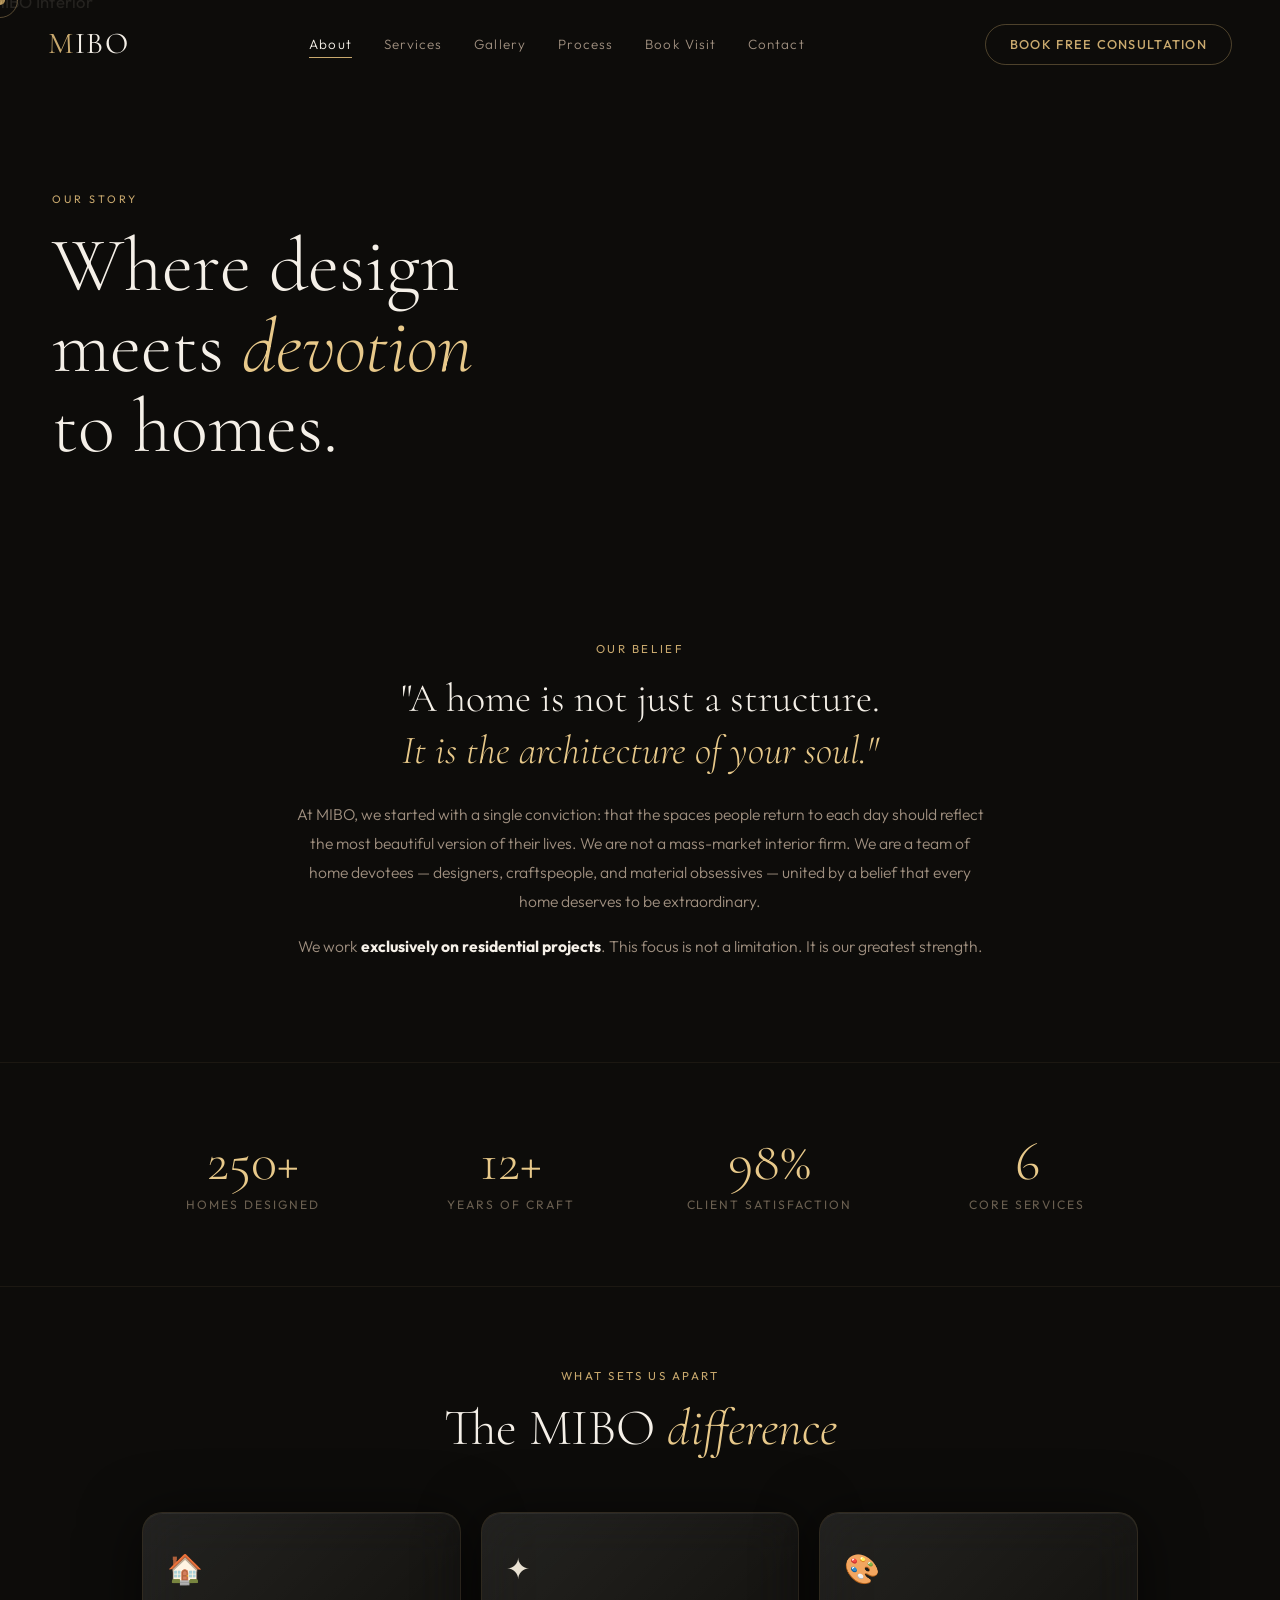
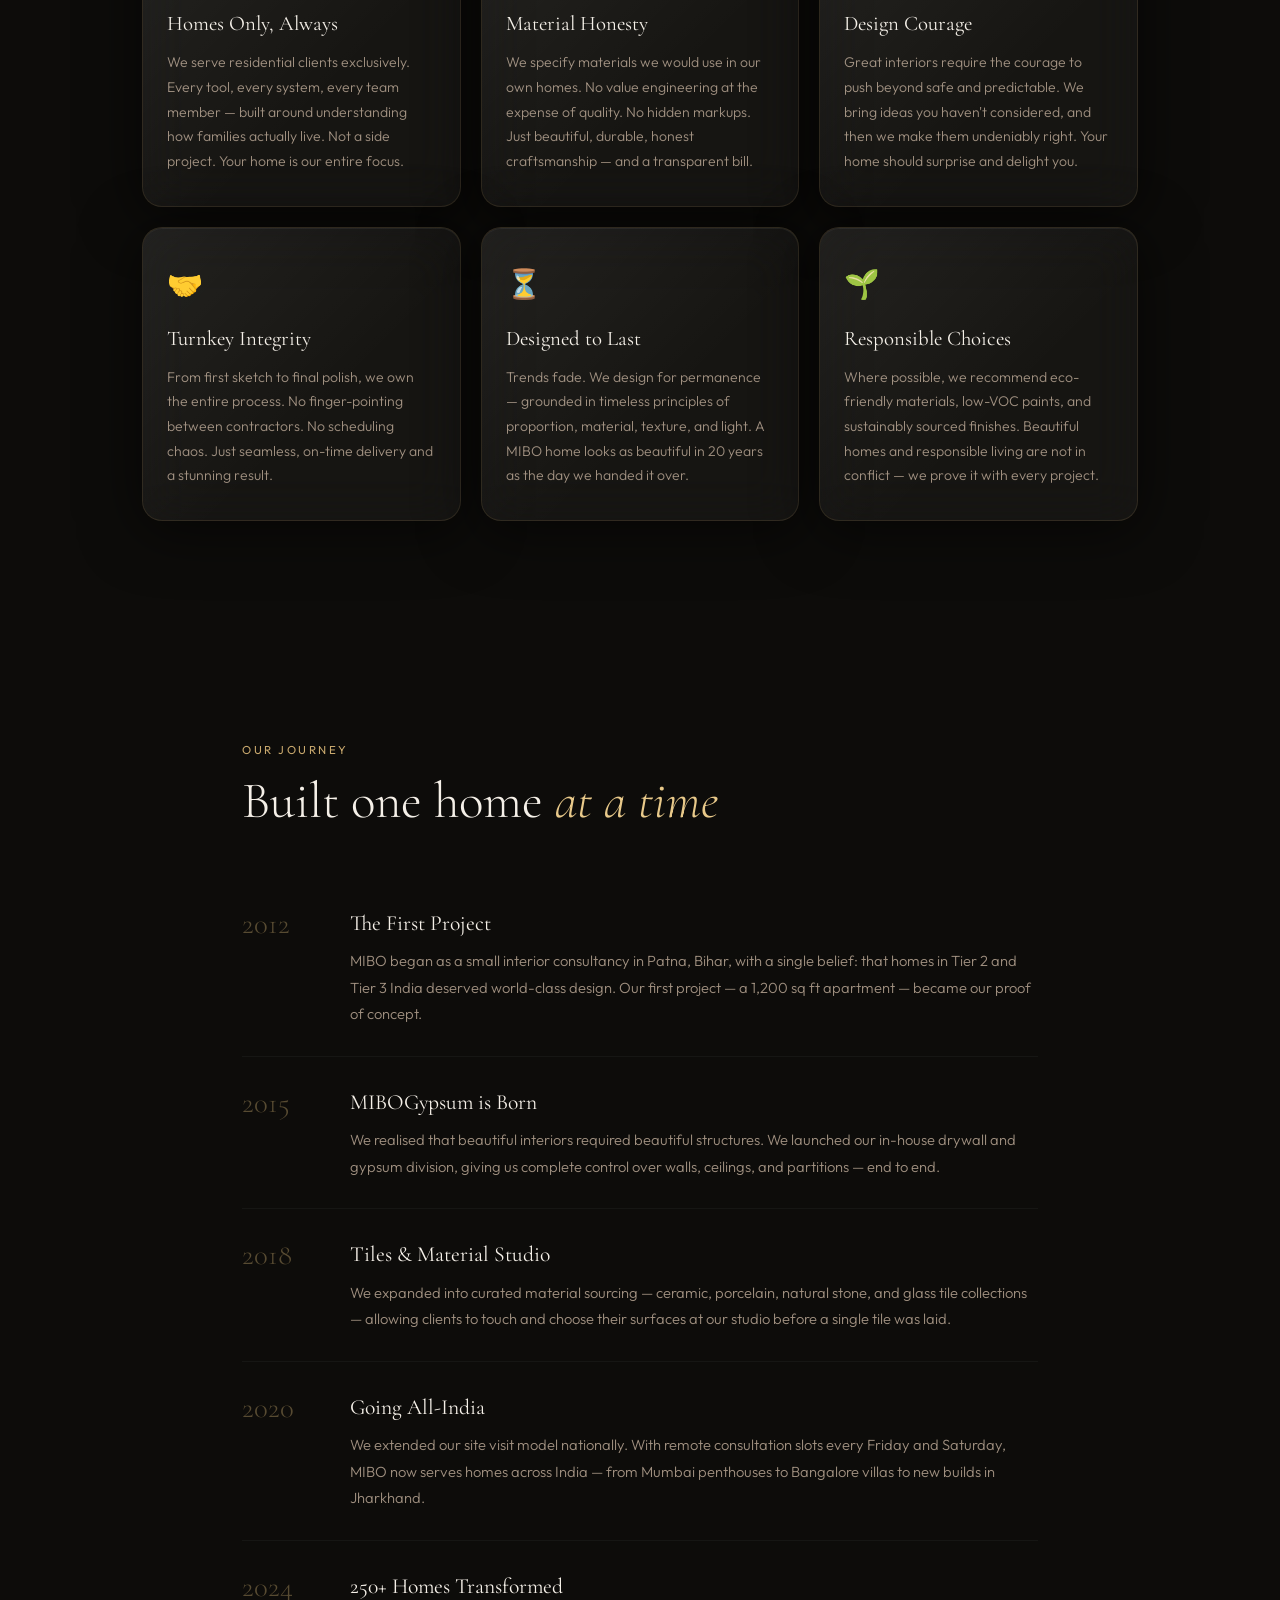
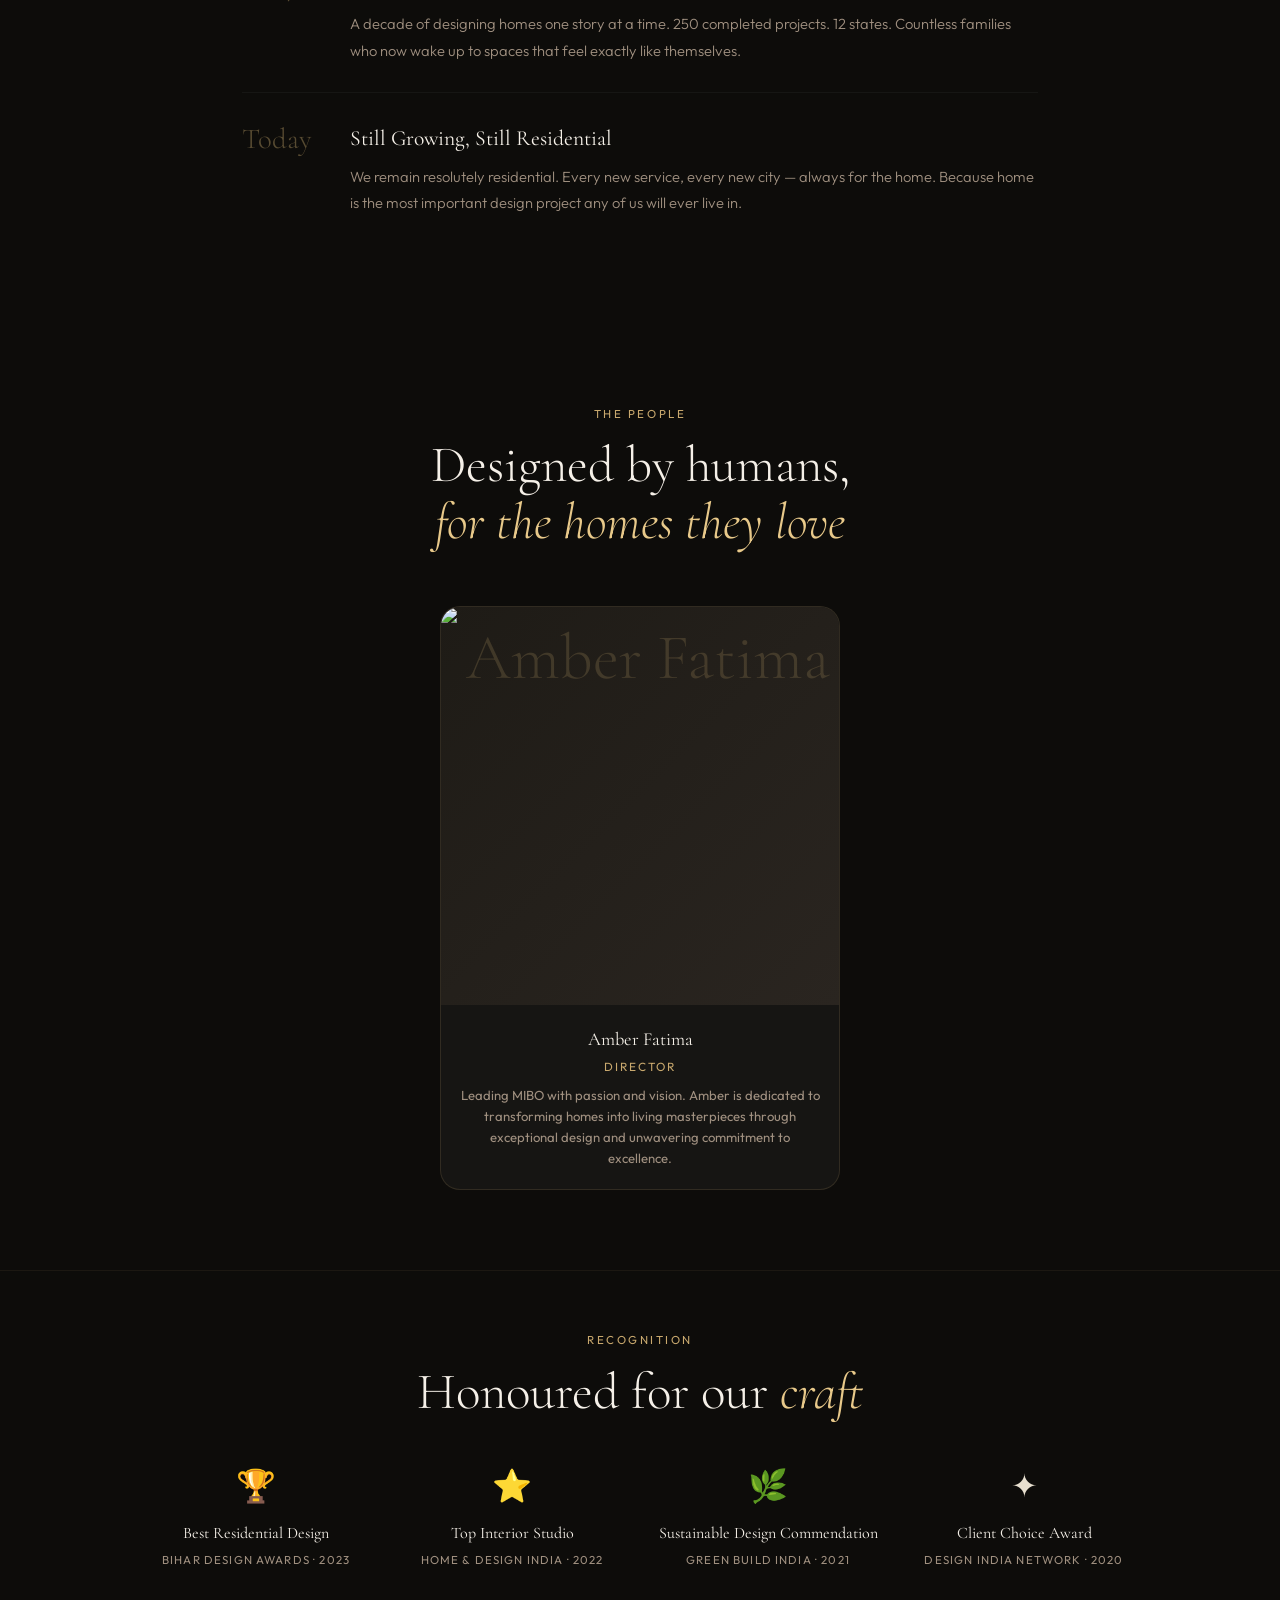
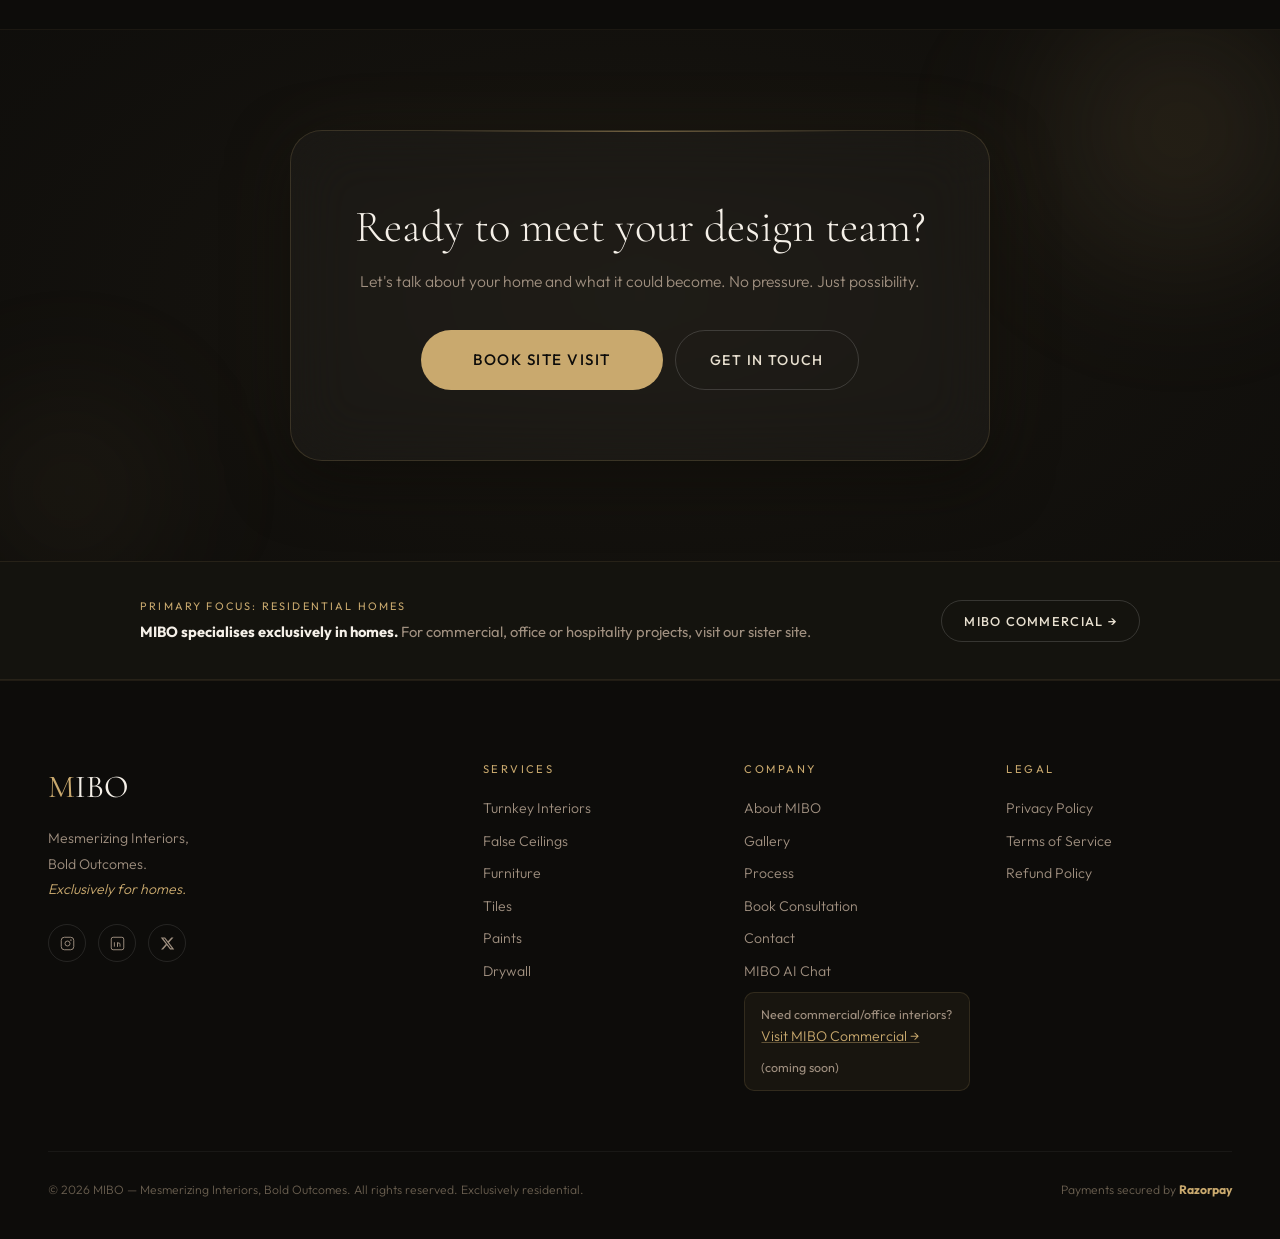
==== commit 7b7ec267: "Update team member details in about.html" ====
--- a/about.html
+++ b/about.html
@@ -178,35 +178,15 @@
     <span class="section-eye rev">The People</span>
     <h2 class="section-title rev d1">Designed by humans,<br><em>for the homes they love</em></h2>
   </div>
-  <div class="team-grid">
+  <div class="team-grid" style="grid-template-columns:1fr;max-width:400px">
     <div class="team-card rev d1">
       <div class="team-photo">
-        <img src="https://images.unsplash.com/photo-1560250097-0b93528c311a?w=400&q=80" alt="Ayman Haidry" loading="lazy">
+        <img src="https://images.unsplash.com/photo-1494790108377-be9c29b29330?w=400&q=80" alt="Amber Fatima" loading="lazy">
       </div>
       <div class="team-info">
-        <div class="team-name">Ayman Haidry</div>
-        <div class="team-role">Founder & Creative Director</div>
-        <div class="team-bio">12 years designing homes across India. Ayman believes that interior design is the most personal form of architecture — and that every home deserves to tell its own story.</div>
-      </div>
-    </div>
-    <div class="team-card rev d2">
-      <div class="team-photo" style="background:linear-gradient(135deg,#1e1b16,#2a2520)">
-        <img src="https://images.unsplash.com/photo-1573497019940-1c28c88b4f3e?w=400&q=80" alt="Lead Designer" loading="lazy">
-      </div>
-      <div class="team-info">
-        <div class="team-name">Priya Verma</div>
-        <div class="team-role">Senior Interior Designer</div>
-        <div class="team-bio">Specialising in residential kitchens and bathrooms, Priya combines an engineer's eye for functionality with a painter's sensitivity to colour and light.</div>
-      </div>
-    </div>
-    <div class="team-card rev d3">
-      <div class="team-photo" style="background:linear-gradient(135deg,#1a1710,#252015)">
-        <img src="https://images.unsplash.com/photo-1507003211169-0a1dd7228f2d?w=400&q=80" alt="Gypsum Head" loading="lazy">
-      </div>
-      <div class="team-info">
-        <div class="team-name">Rajesh Kumar</div>
-        <div class="team-role">Head of MIBOGypsum</div>
-        <div class="team-bio">With over 15 years in structural finishes, Rajesh leads our drywall and false ceiling division. If a surface can be built better, Rajesh already knows how.</div>
+        <div class="team-name">Amber Fatima</div>
+        <div class="team-role">Director</div>
+        <div class="team-bio">Leading MIBO with passion and vision. Amber is dedicated to transforming homes into living masterpieces through exceptional design and unwavering commitment to excellence.</div>
       </div>
     </div>
   </div>
@@ -240,3 +220,4 @@
 <script src="shared.js"></script>
 </body>
 </html>
+
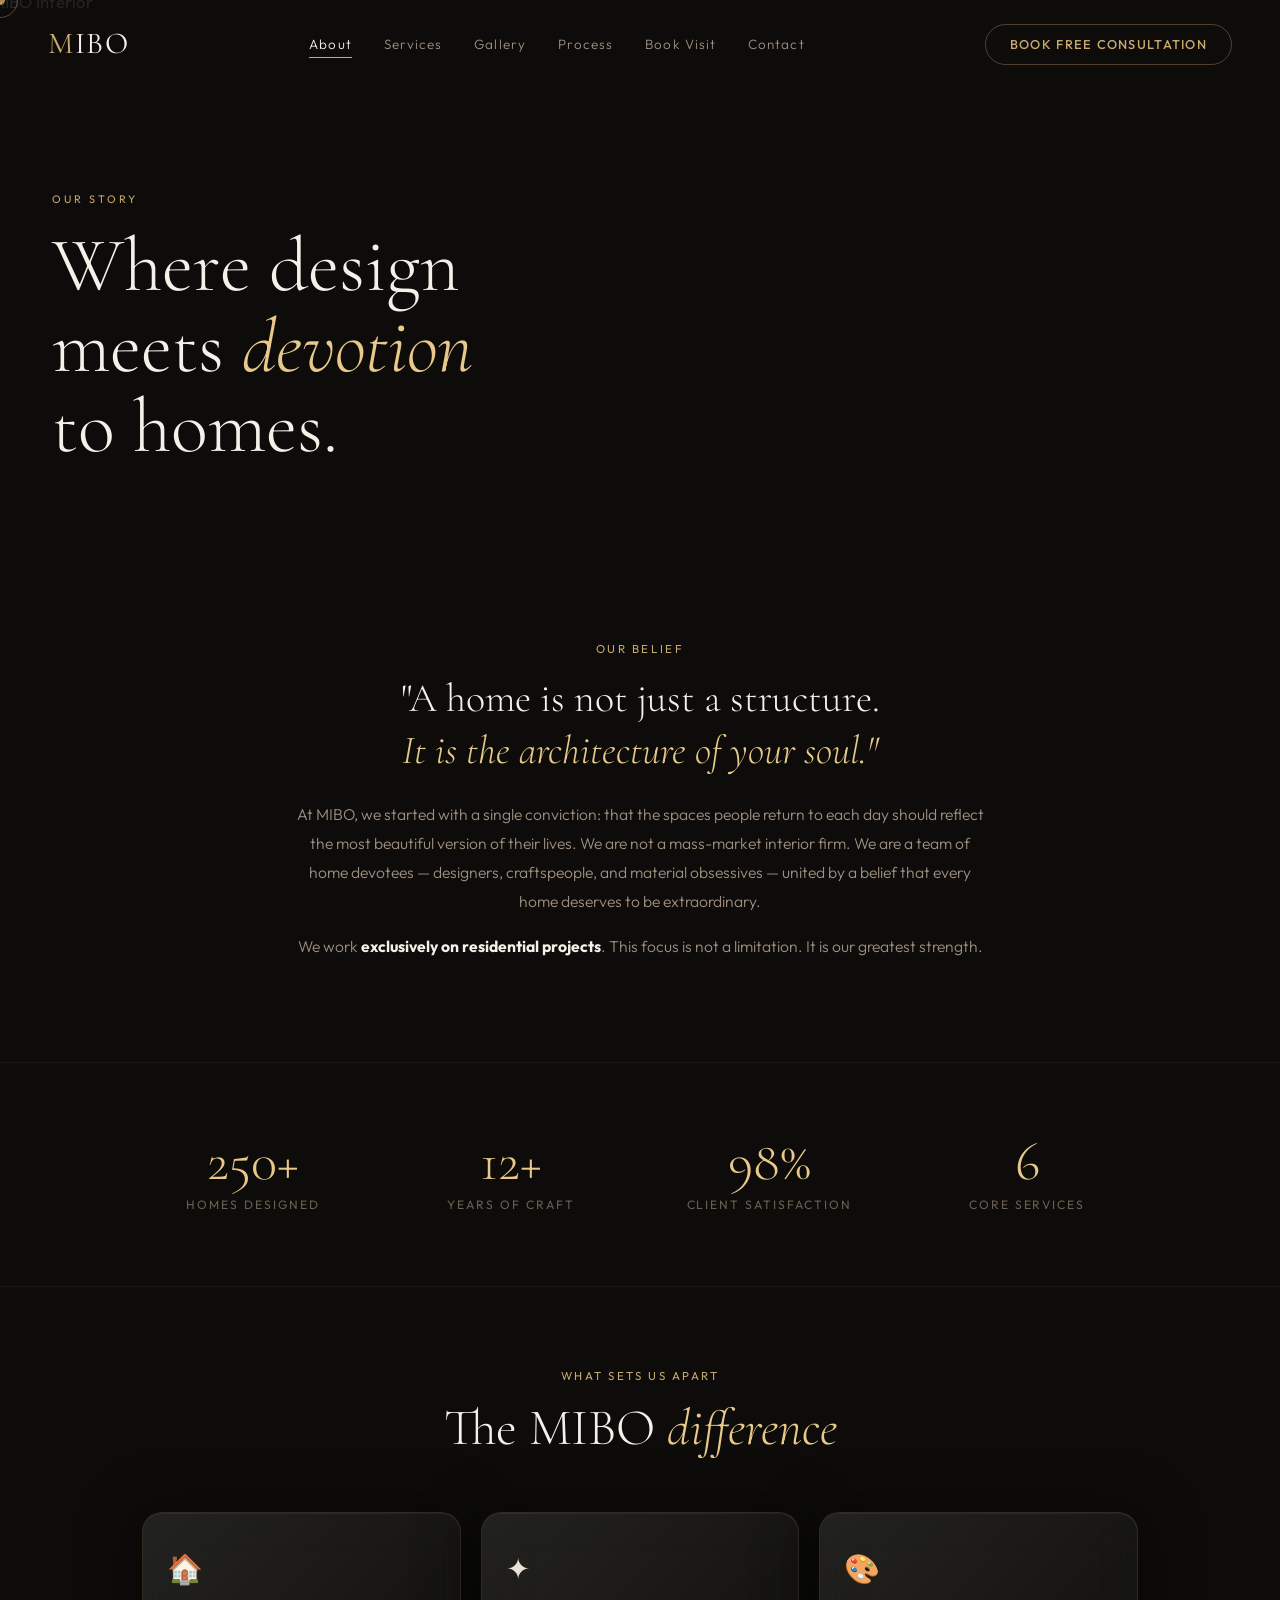
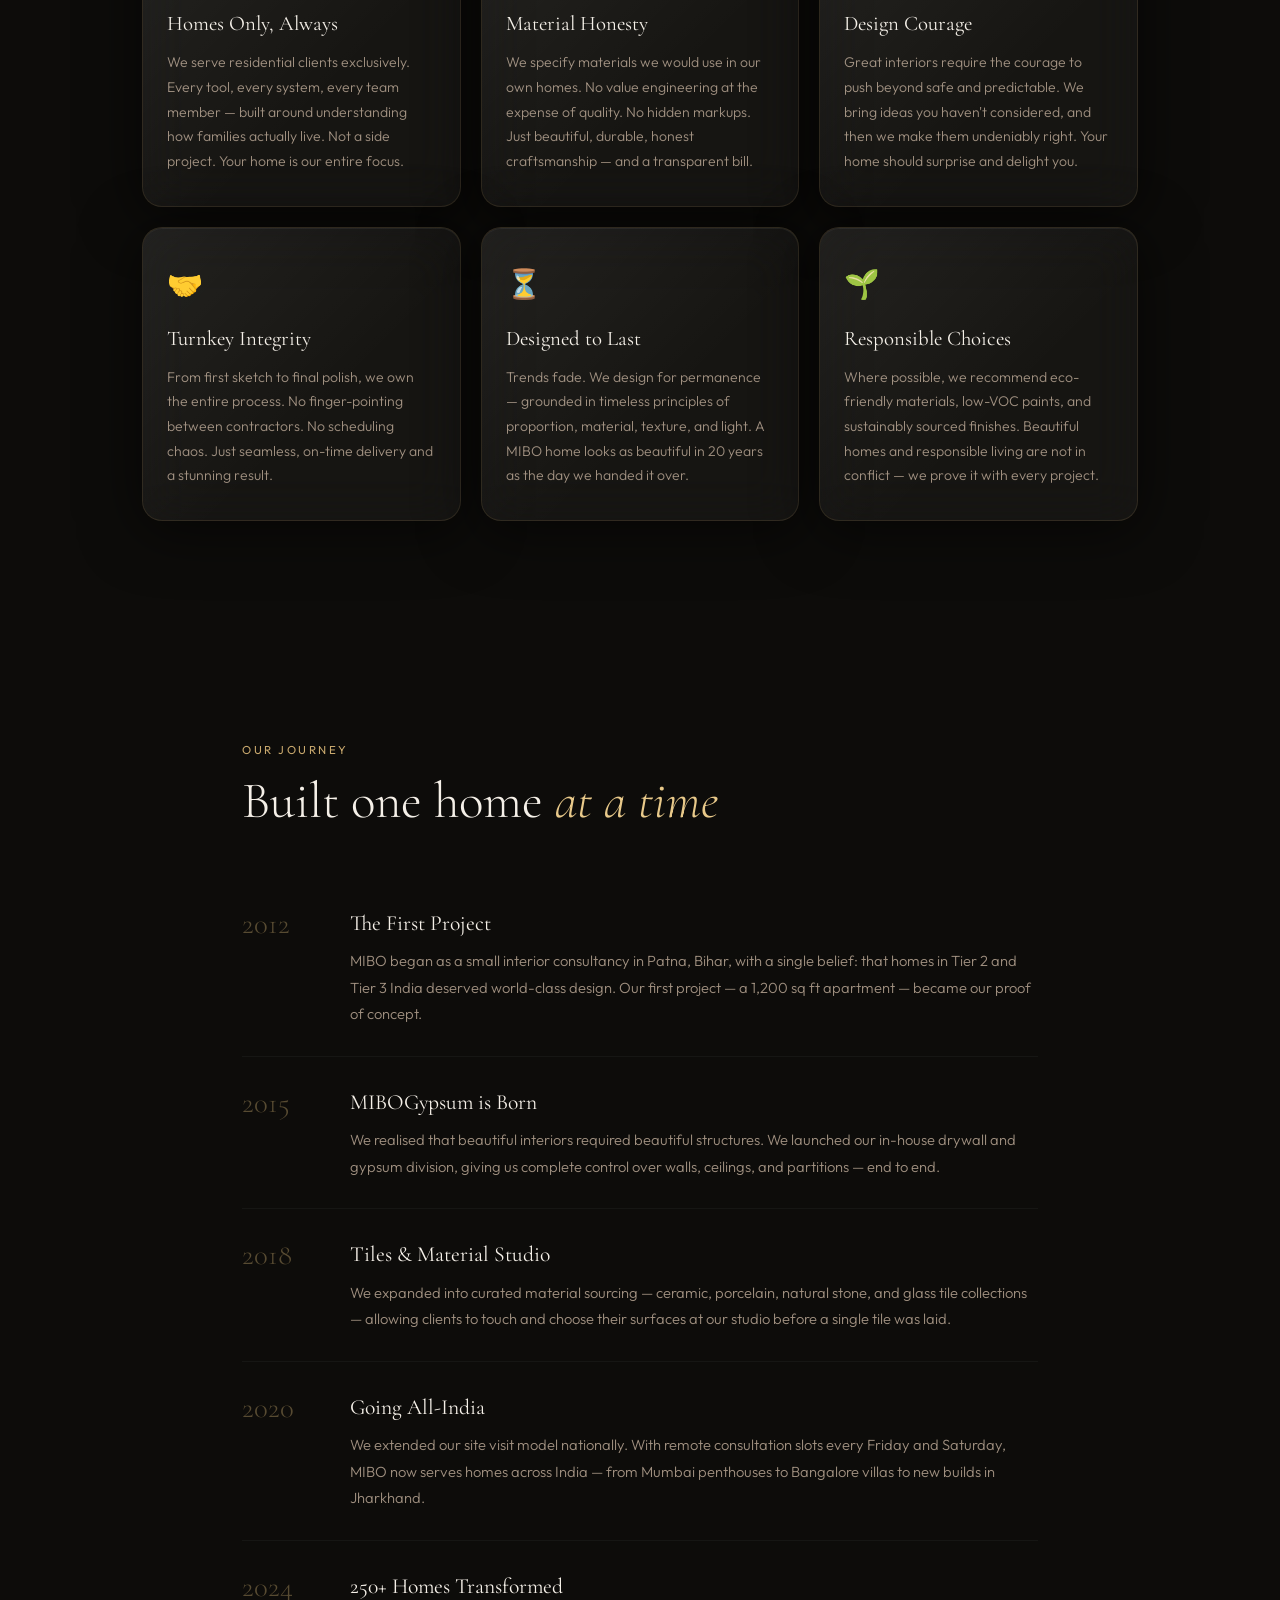
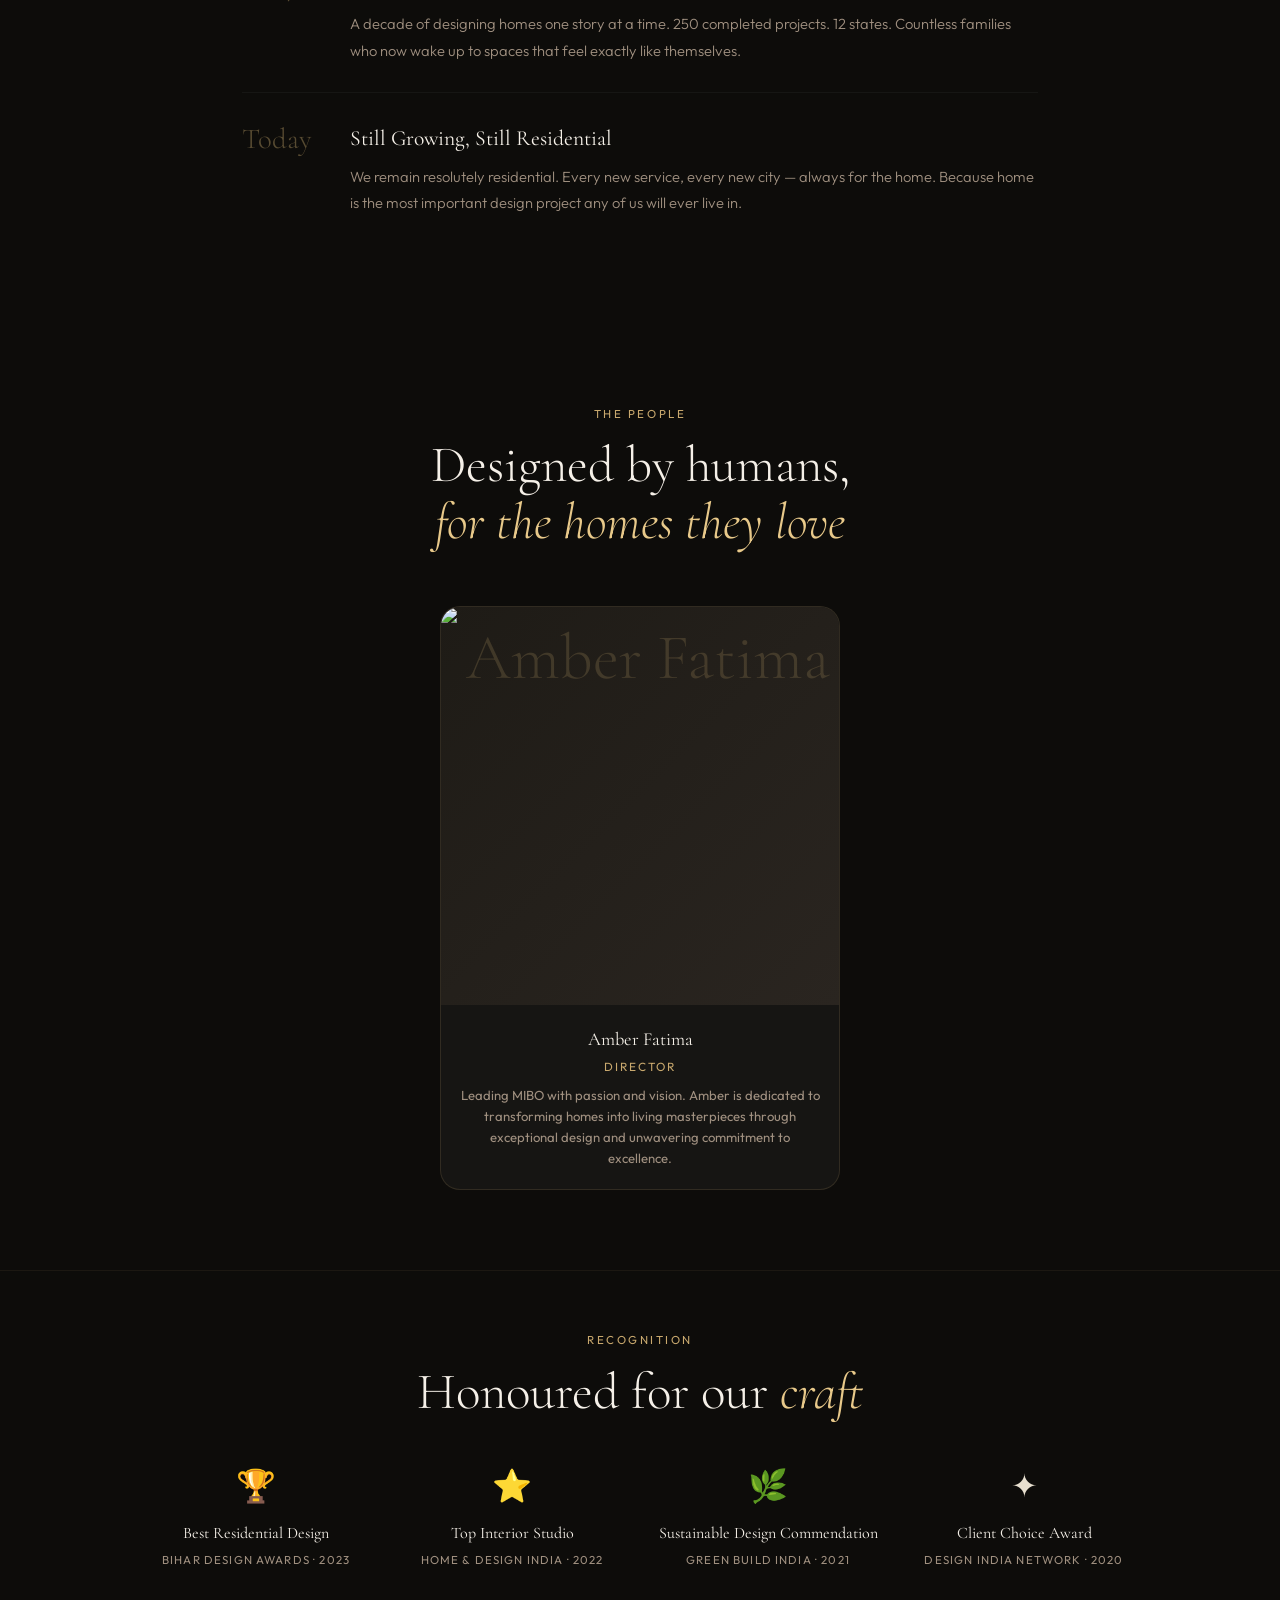
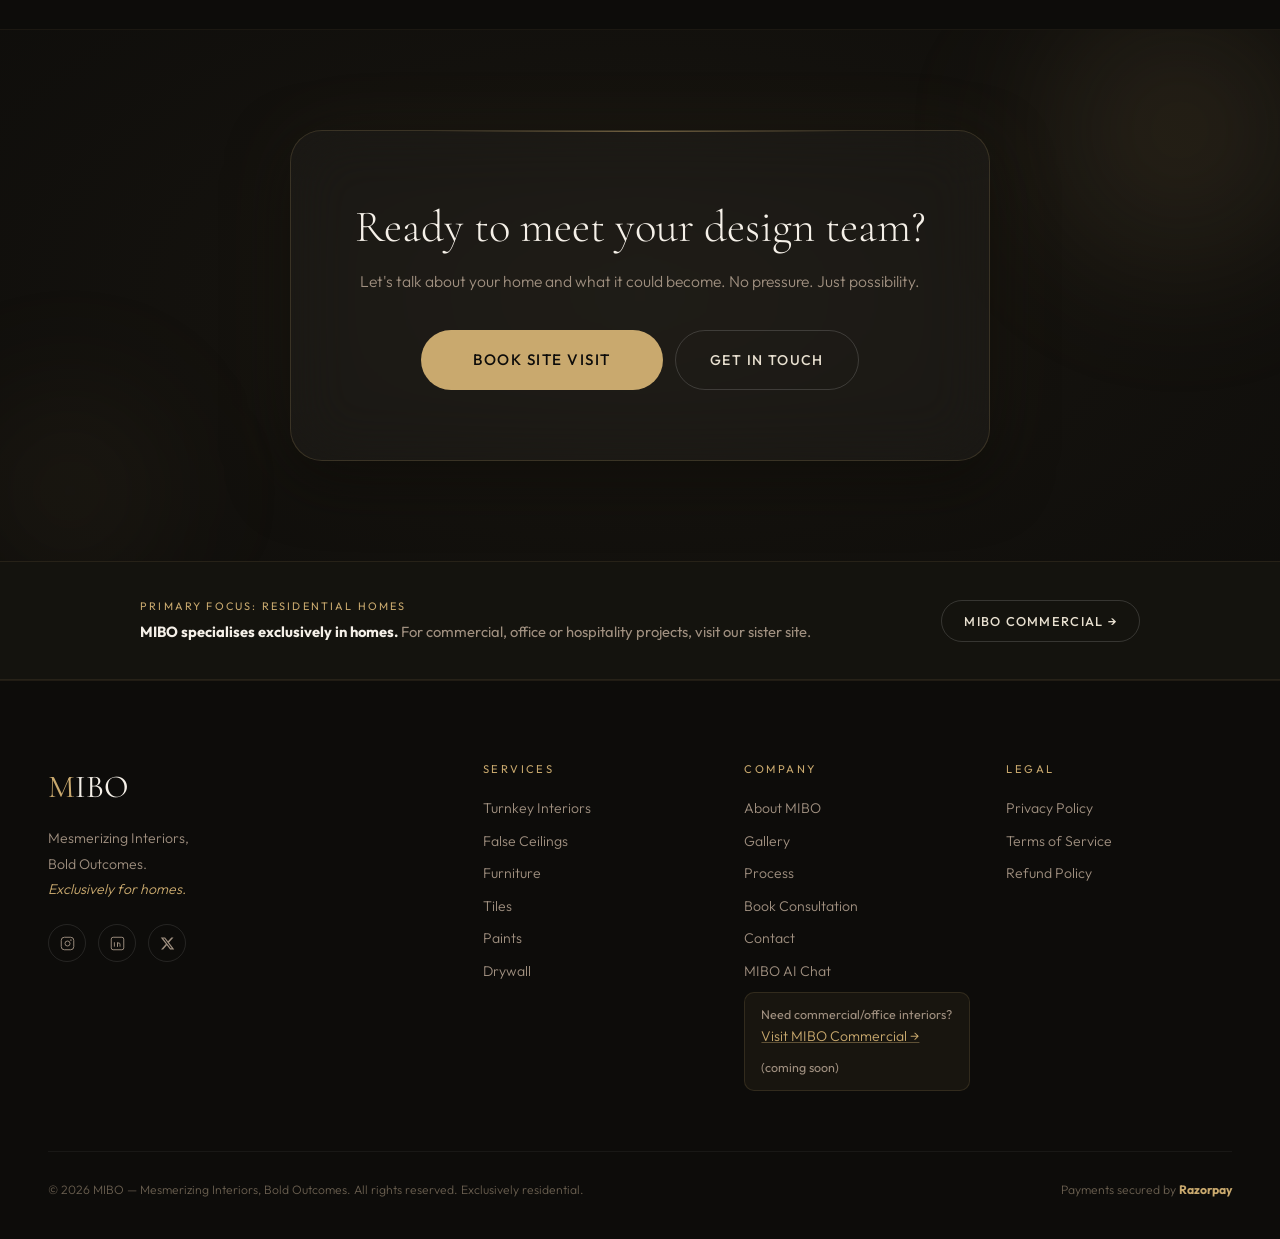
==== commit b3b6c2a8: "Install Vercel Web Analytics # Vercel Web Analytics Implementation  ## Summary Successfully installe" ====
--- a/about.html
+++ b/about.html
@@ -218,6 +218,12 @@
 
 <!-- FOOTER injected by shared.js -->
 <script src="shared.js"></script>
+
+<script>
+  window.va = window.va || function () { (window.vaq = window.vaq || []).push(arguments); };
+</script>
+<script defer src="/_vercel/insights/script.js"></script>
+
 </body>
 </html>
 
